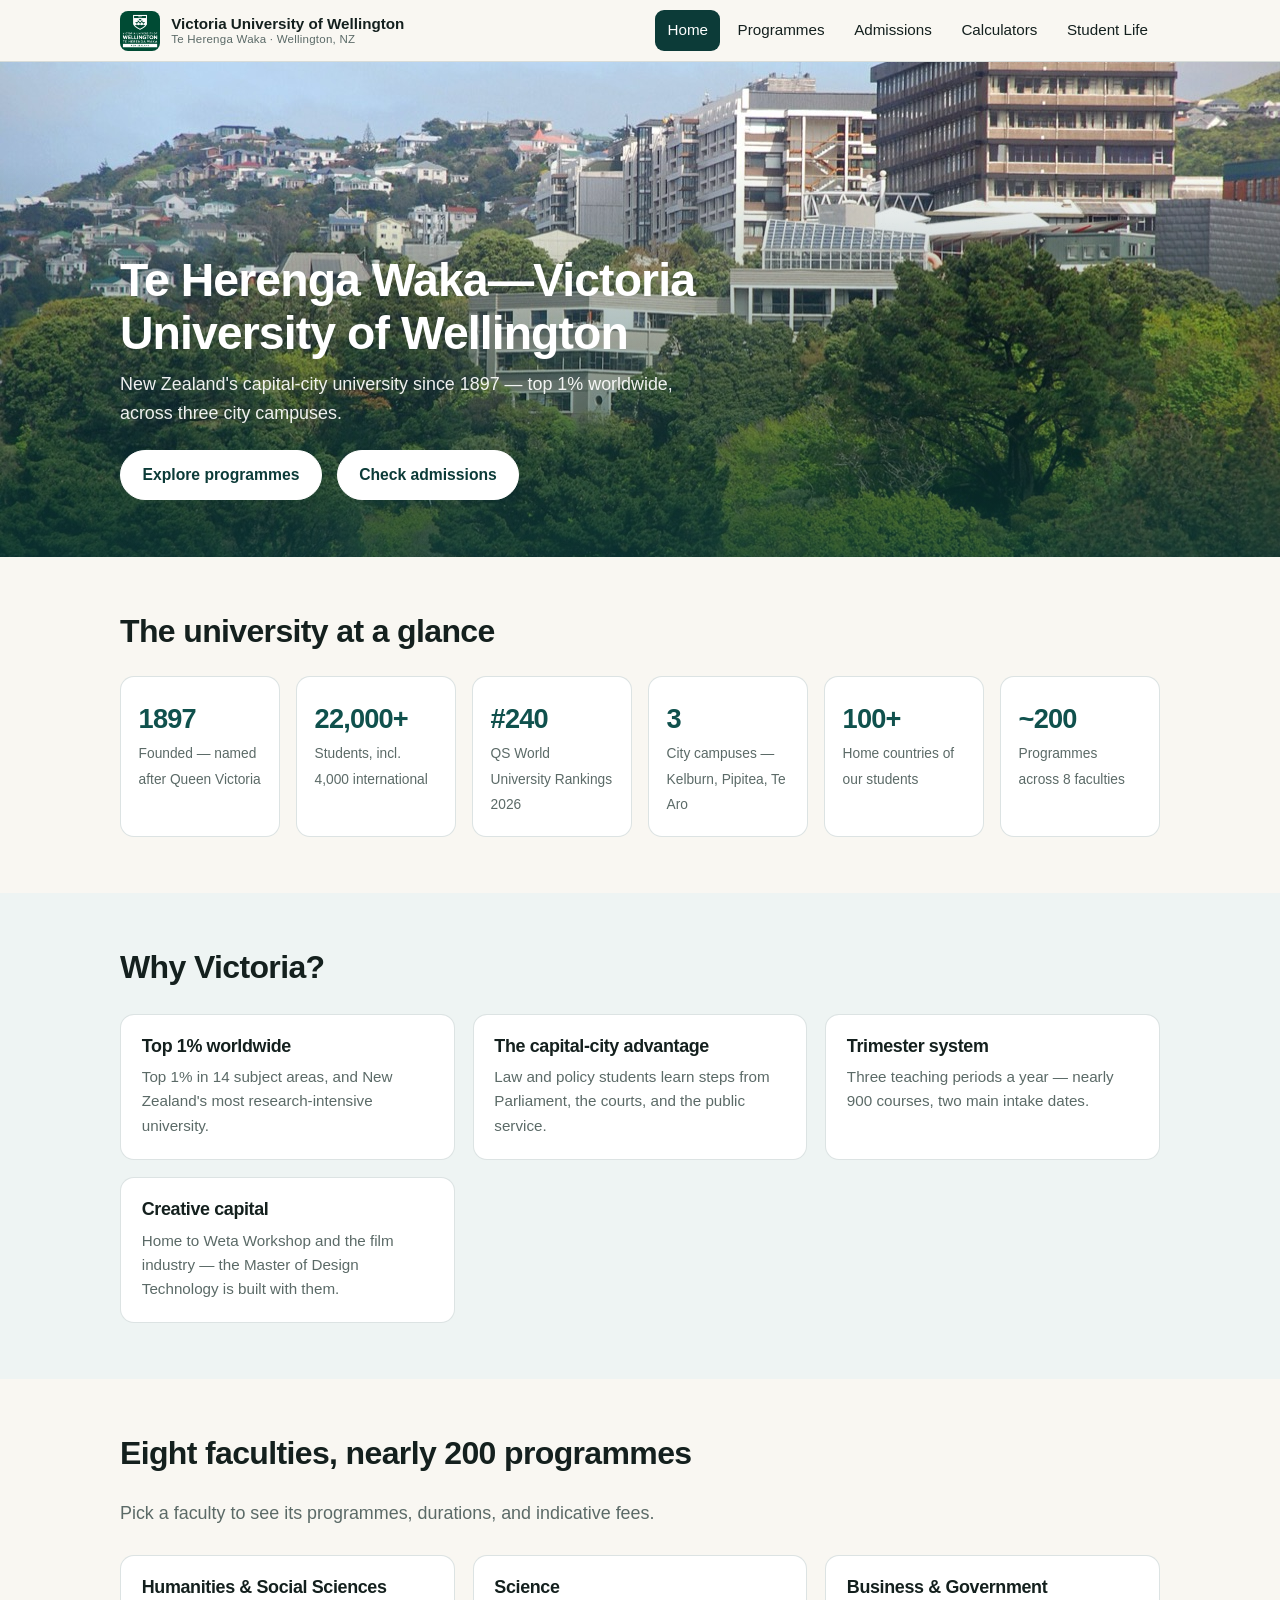
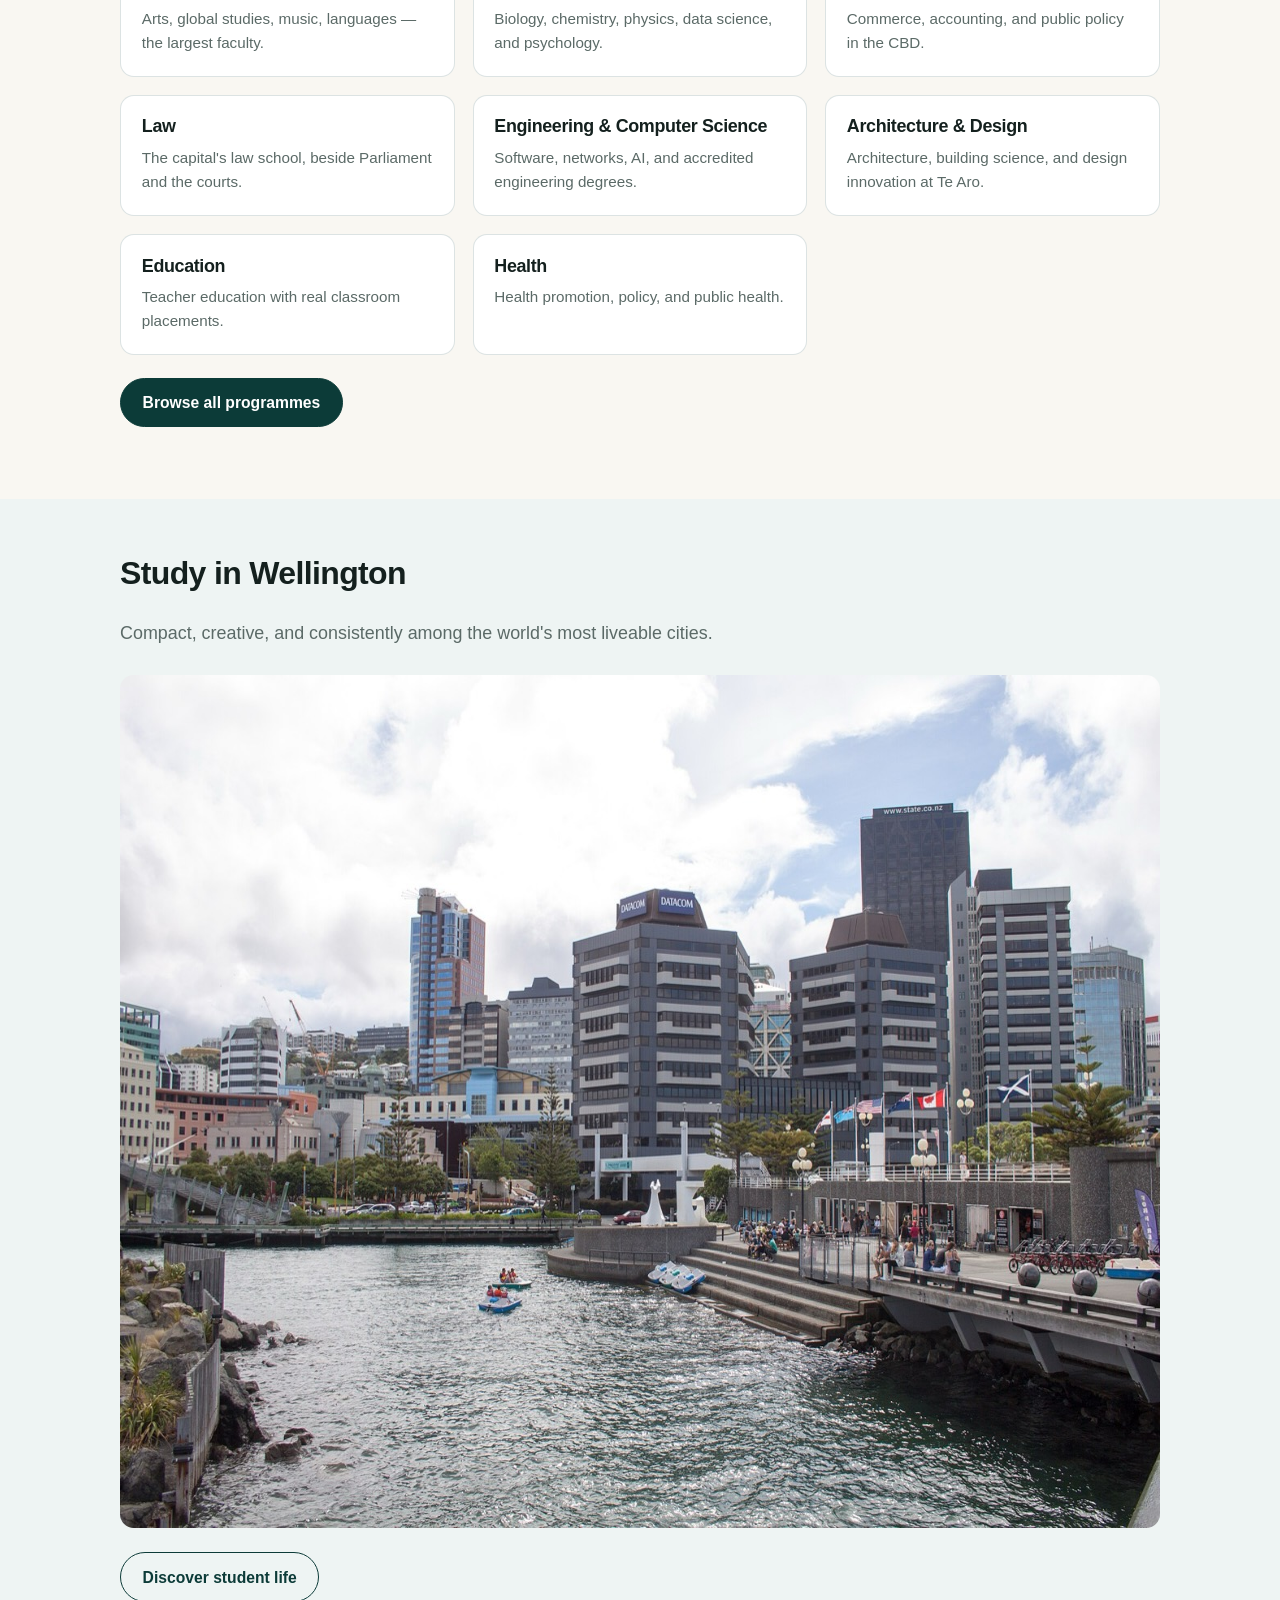
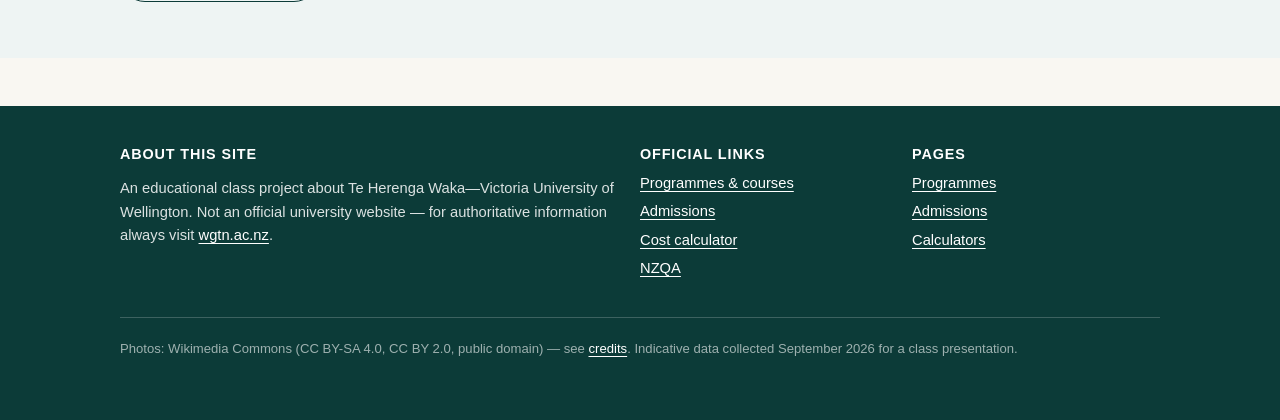
==== index.html @ d812db2c "Remove contact page, tighten copy for a 10-minute presentation - Delete contact.html and js/contact." ====
<!DOCTYPE html>
<html lang="en" class="no-js">
<head>
  <meta charset="UTF-8">
  <meta name="viewport" content="width=device-width, initial-scale=1">
  <title>Te Herenga Waka—Victoria University of Wellington | Class Project</title>
  <meta name="description" content="A class presentation site about Te Herenga Waka—Victoria University of Wellington: programmes, admissions, fees, and student life in New Zealand's capital.">
  <link rel="icon" type="image/jpeg" href="img/logo.jpg">
  <link rel="stylesheet" href="css/style.css">
</head>
<body>
  <a class="skip-link" href="#main">Skip to main content</a>

  <header class="site-header">
    <div class="header-inner">
      <a class="brand" href="index.html">
        <img src="img/logo.jpg" alt="" width="40" height="40">
        <span class="brand-name">Victoria University of Wellington<span>Te Herenga Waka · Wellington, NZ</span></span>
      </a>
      <button class="nav-toggle" aria-expanded="false" aria-controls="site-nav">
        <span class="bars" aria-hidden="true"><i></i><i></i><i></i></span> Menu
      </button>
      <nav class="site-nav" id="site-nav" aria-label="Main">
        <ul>
          <li><a href="index.html" aria-current="page">Home</a></li>
          <li><a href="programmes.html">Programmes</a></li>
          <li><a href="admissions.html">Admissions</a></li>
          <li><a href="calculators.html">Calculators</a></li>
          <li><a href="student-life.html">Student Life</a></li>
        </ul>
      </nav>
    </div>
  </header>

  <main id="main">
    <section class="hero">
      <picture class="hero-media">
        <img src="img/vuw-kelburn-view.jpg" alt="The Kelburn campus of Victoria University of Wellington on the hillside above the city." width="1280" height="877">
      </picture>
      <div class="hero-content">
        <div class="container">
          <h1>Te Herenga Waka—Victoria University of Wellington</h1>
          <p>New Zealand's capital-city university since 1897 — top 1% worldwide, across three city campuses.</p>
          <p>
            <a class="btn btn-light" href="programmes.html">Explore programmes</a>
            <a class="btn btn-light" href="admissions.html" style="margin-left:0.6rem">Check admissions</a>
          </p>
        </div>
      </div>
    </section>

    <section class="section" aria-labelledby="stats-h">
      <div class="container">
        <h2 id="stats-h" class="reveal" style="margin-top:0">The university at a glance</h2>
        <div class="stats reveal" style="margin-top:1.5rem">
          <div class="stat"><b>1897</b><span>Founded — named after Queen Victoria</span></div>
          <div class="stat"><b>22,000+</b><span>Students, incl. 4,000 international</span></div>
          <div class="stat"><b>#240</b><span>QS World University Rankings 2026</span></div>
          <div class="stat"><b>3</b><span>City campuses — Kelburn, Pipitea, Te Aro</span></div>
          <div class="stat"><b>100+</b><span>Home countries of our students</span></div>
          <div class="stat"><b>~200</b><span>Programmes across 8 faculties</span></div>
        </div>
      </div>
    </section>

    <section class="section section--tint" aria-labelledby="why-h">
      <div class="container">
        <div class="section-head">
          <h2 id="why-h" class="reveal" style="margin-top:0">Why Victoria?</h2>
        </div>
        <div class="grid">
          <article class="card reveal">
            <h3>Top 1% worldwide</h3>
            <p>Top 1% in 14 subject areas, and New Zealand's most research-intensive university.</p>
          </article>
          <article class="card reveal">
            <h3>The capital-city advantage</h3>
            <p>Law and policy students learn steps from Parliament, the courts, and the public service.</p>
          </article>
          <article class="card reveal">
            <h3>Trimester system</h3>
            <p>Three teaching periods a year — nearly 900 courses, two main intake dates.</p>
          </article>
          <article class="card reveal">
            <h3>Creative capital</h3>
            <p>Home to Weta Workshop and the film industry — the Master of Design Technology is built with them.</p>
          </article>
        </div>
      </div>
    </section>

    <section class="section" aria-labelledby="faculties-h">
      <div class="container">
        <div class="section-head">
          <h2 id="faculties-h" class="reveal" style="margin-top:0">Eight faculties, nearly 200 programmes</h2>
          <p class="lede reveal">Pick a faculty to see its programmes, durations, and indicative fees.</p>
        </div>
        <div class="grid">
          <a class="card reveal" href="programmes.html?faculty=humss" style="text-decoration:none;color:inherit">
            <h3>Humanities &amp; Social Sciences</h3><p>Arts, global studies, music, languages — the largest faculty.</p>
          </a>
          <a class="card reveal" href="programmes.html?faculty=science" style="text-decoration:none;color:inherit">
            <h3>Science</h3><p>Biology, chemistry, physics, data science, and psychology.</p>
          </a>
          <a class="card reveal" href="programmes.html?faculty=business" style="text-decoration:none;color:inherit">
            <h3>Business &amp; Government</h3><p>Commerce, accounting, and public policy in the CBD.</p>
          </a>
          <a class="card reveal" href="programmes.html?faculty=law" style="text-decoration:none;color:inherit">
            <h3>Law</h3><p>The capital's law school, beside Parliament and the courts.</p>
          </a>
          <a class="card reveal" href="programmes.html?faculty=ecs" style="text-decoration:none;color:inherit">
            <h3>Engineering &amp; Computer Science</h3><p>Software, networks, AI, and accredited engineering degrees.</p>
          </a>
          <a class="card reveal" href="programmes.html?faculty=design" style="text-decoration:none;color:inherit">
            <h3>Architecture &amp; Design</h3><p>Architecture, building science, and design innovation at Te Aro.</p>
          </a>
          <a class="card reveal" href="programmes.html?faculty=education" style="text-decoration:none;color:inherit">
            <h3>Education</h3><p>Teacher education with real classroom placements.</p>
          </a>
          <a class="card reveal" href="programmes.html?faculty=health" style="text-decoration:none;color:inherit">
            <h3>Health</h3><p>Health promotion, policy, and public health.</p>
          </a>
        </div>
        <p style="margin-top:1.4rem"><a class="btn btn-solid" href="programmes.html">Browse all programmes</a></p>
      </div>
    </section>

    <section class="section section--tint" aria-labelledby="wlg-h">
      <div class="container">
        <div class="section-head">
          <h2 id="wlg-h" class="reveal" style="margin-top:0">Study in Wellington</h2>
          <p class="lede reveal">Compact, creative, and consistently among the world's most liveable cities.</p>
        </div>
        <img class="reveal" src="img/wellington-harbour.jpg" alt="Wellington's harbour and waterfront with the city behind." style="border-radius:var(--radius);margin-bottom:1.5rem" loading="lazy" width="1280" height="853">
        <p style="margin:0"><a class="btn btn-ghost" href="student-life.html">Discover student life</a></p>
      </div>
    </section>
  </main>

  <footer class="site-footer">
    <div class="container">
      <div class="footer-grid">
        <div>
          <h3>About this site</h3>
          <p style="font-size:0.92rem">An educational class project about Te Herenga Waka—Victoria University of Wellington. Not an official university website — for authoritative information always visit <a href="https://www.wgtn.ac.nz" target="_blank" rel="noopener">wgtn.ac.nz</a>.</p>
        </div>
        <div>
          <h3>Official links</h3>
          <ul>
            <li><a href="https://www.wgtn.ac.nz/study/programmes-courses" target="_blank" rel="noopener">Programmes &amp; courses</a></li>
            <li><a href="https://www.wgtn.ac.nz/study/apply-enrol/admissions" target="_blank" rel="noopener">Admissions</a></li>
            <li><a href="https://www.wgtn.ac.nz/international/scholarships-fees/cost-calculator" target="_blank" rel="noopener">Cost calculator</a></li>
            <li><a href="https://www.nzqa.govt.nz" target="_blank" rel="noopener">NZQA</a></li>
          </ul>
        </div>
        <div>
          <h3>Pages</h3>
          <ul>
            <li><a href="programmes.html">Programmes</a></li>
            <li><a href="admissions.html">Admissions</a></li>
            <li><a href="calculators.html">Calculators</a></li>
          </ul>
        </div>
      </div>
      <p class="footer-note">Photos: Wikimedia Commons (CC BY-SA 4.0, CC BY 2.0, public domain) — see <a href="img/CREDITS.md">credits</a>. Indicative data collected September 2026 for a class presentation.</p>
    </div>
  </footer>

  <script src="js/main.js"></script>
</body>
</html>
---- css/style.css ----
/* Te Herenga Waka—Victoria University of Wellington — class project stylesheet */

:root {
  --ink: #14201e;
  --teal-900: #0c3b38;
  --teal-700: #10514d;
  --teal-600: #14635e;
  --teal-050: #eef4f3;
  --gold: #c99a2c;
  --paper: #f9f7f2;
  --card: #ffffff;
  --line: rgba(12, 59, 56, 0.14);
  --muted: #5b6a67;
  --radius: 14px;
  --radius-s: 9px;
  --shadow: 0 1px 2px rgba(12, 59, 56, 0.06), 0 8px 24px rgba(12, 59, 56, 0.08);
  --ease-out: cubic-bezier(0.23, 1, 0.32, 1);
  --ease-in-out: cubic-bezier(0.77, 0, 0.175, 1);
  --dur-fast: 140ms;
  --dur: 220ms;
  --maxw: 1080px;
}

* { box-sizing: border-box; }

html { scroll-behavior: smooth; }

body {
  margin: 0;
  font-family: -apple-system, BlinkMacSystemFont, "SF Pro Text", "Segoe UI", Roboto, Helvetica, Arial, sans-serif;
  font-size: 1rem;
  line-height: 1.6;
  color: var(--ink);
  background: var(--paper);
  -webkit-font-smoothing: antialiased;
}

img { max-width: 100%; display: block; }

h1, h2, h3 { line-height: 1.15; letter-spacing: -0.02em; font-weight: 700; }
h1 { font-size: clamp(1.9rem, 4.5vw, 2.9rem); }
h2 { font-size: clamp(1.4rem, 3vw, 2rem); }
h3 { font-size: 1.12rem; }

a { color: var(--teal-600); text-decoration-thickness: 1px; text-underline-offset: 3px; }
a:hover { color: var(--teal-900); }

:focus-visible {
  outline: 3px solid var(--gold);
  outline-offset: 2px;
  border-radius: 4px;
}

/* Skip link */
.skip-link {
  position: absolute;
  left: 1rem;
  top: -100px;
  z-index: 100;
  background: var(--teal-900);
  color: #fff;
  padding: 0.6rem 1rem;
  border-radius: var(--radius-s);
  text-decoration: none;
  transition: top var(--dur) var(--ease-out);
}
.skip-link:focus { top: 0.75rem; color: #fff; }

/* Layout */
.container { max-width: var(--maxw); margin: 0 auto; padding: 0 1.25rem; }
.section { padding: 3.5rem 0; }
.section--tint { background: var(--teal-050); }
.section-head { max-width: 42rem; margin-bottom: 1.75rem; }
.lede { font-size: 1.12rem; color: var(--muted); max-width: 44rem; }

/* Header */
.site-header {
  position: sticky;
  top: 0;
  z-index: 50;
  background: rgba(249, 247, 242, 0.92);
  backdrop-filter: blur(10px);
  border-bottom: 1px solid var(--line);
}
.header-inner {
  display: flex;
  align-items: center;
  justify-content: space-between;
  gap: 1rem;
  padding: 0.65rem 1.25rem;
  max-width: var(--maxw);
  margin: 0 auto;
}
.brand { display: flex; align-items: center; gap: 0.7rem; text-decoration: none; color: var(--ink); }
.brand img { width: 40px; height: 40px; border-radius: 8px; }
.brand-name { font-weight: 700; font-size: 0.95rem; line-height: 1.2; }
.brand-name span { display: block; font-weight: 500; font-size: 0.72rem; color: var(--muted); letter-spacing: 0.02em; }

.nav-toggle {
  display: none;
  align-items: center;
  gap: 0.45rem;
  font: inherit;
  font-weight: 600;
  color: var(--ink);
  background: none;
  border: 1px solid var(--line);
  border-radius: var(--radius-s);
  padding: 0.5rem 0.85rem;
  cursor: pointer;
}
.nav-toggle .bars { display: inline-flex; flex-direction: column; gap: 4px; }
.nav-toggle .bars i { width: 18px; height: 2px; background: currentColor; border-radius: 2px; display: block; }

.site-nav ul { display: flex; gap: 0.35rem; list-style: none; margin: 0; padding: 0; }
.site-nav a {
  display: block;
  padding: 0.5rem 0.75rem;
  border-radius: var(--radius-s);
  text-decoration: none;
  color: var(--ink);
  font-weight: 500;
  font-size: 0.95rem;
}
.site-nav a:hover { background: var(--teal-050); color: var(--teal-900); }
.site-nav a[aria-current="page"] {
  background: var(--teal-900);
  color: #fff;
}

/* Hero */
.hero { position: relative; overflow: hidden; }
.hero-media { margin: 0; }
.hero-media img { width: 100%; height: clamp(300px, 55vh, 520px); object-fit: cover; }
.hero::after {
  content: "";
  position: absolute;
  inset: 0;
  background: linear-gradient(180deg, rgba(12, 59, 56, 0) 20%, rgba(12, 59, 56, 0.78) 100%);
}
.hero-content {
  position: absolute;
  inset: auto 0 0 0;
  z-index: 1;
  color: #fff;
}
.hero-content .container { padding-bottom: 2.2rem; }
.hero h1 { color: #fff; margin: 0 0 0.6rem; text-wrap: balance; }
.hero p { color: rgba(255, 255, 255, 0.92); font-size: 1.12rem; max-width: 38rem; margin: 0 0 1.4rem; }

/* Buttons */
.btn {
  display: inline-block;
  padding: 0.7rem 1.35rem;
  border-radius: 999px;
  font-weight: 600;
  font-size: 0.98rem;
  text-decoration: none;
  border: 1px solid var(--teal-900);
  transition: background-color var(--dur-fast) ease, color var(--dur-fast) ease, transform var(--dur-fast) ease;
}
.btn-solid { background: var(--teal-900); color: #fff; }
.btn-solid:hover { background: var(--teal-700); color: #fff; }
.btn-ghost { background: transparent; color: var(--teal-900); }
.btn-ghost:hover { background: var(--teal-900); color: #fff; }
.btn-light { background: #fff; color: var(--teal-900); border-color: #fff; }
.btn-light:hover { background: var(--gold); border-color: var(--gold); color: var(--ink); }

@media (hover: hover) and (pointer: fine) {
  .btn:hover { transform: translateY(-1px); }
  .btn:active { transform: translateY(0) scale(0.98); }
}
@media (hover: none) {
  .btn:active { transform: scale(0.98); }
}

/* Stats */
.stats { display: grid; grid-template-columns: repeat(auto-fit, minmax(150px, 1fr)); gap: 1rem; }
.stat {
  background: var(--card);
  border: 1px solid var(--line);
  border-radius: var(--radius);
  padding: 1.2rem 1.1rem;
}
.stat b { display: block; font-size: 1.7rem; letter-spacing: -0.03em; color: var(--teal-700); }
.stat span { font-size: 0.86rem; color: var(--muted); }

/* Cards */
.grid { display: grid; gap: 1.1rem; grid-template-columns: repeat(auto-fill, minmax(280px, 1fr)); }
.card {
  background: var(--card);
  border: 1px solid var(--line);
  border-radius: var(--radius);
  padding: 1.3rem;
  display: flex;
  flex-direction: column;
  gap: 0.55rem;
}
.card h3 { margin: 0; }
.card p { margin: 0; color: var(--muted); font-size: 0.95rem; flex: 1; }
.card .tags { display: flex; flex-wrap: wrap; gap: 0.4rem; }

.chip {
  display: inline-block;
  font-size: 0.76rem;
  font-weight: 600;
  padding: 0.18rem 0.6rem;
  border-radius: 999px;
  background: var(--teal-050);
  color: var(--teal-700);
}
.chip--gold { background: #f7efd9; color: #7a5c00; }

/* Photo cards */
.photo-card { padding: 0; overflow: hidden; }
.photo-card img { width: 100%; height: 200px; object-fit: cover; }
.photo-card .card-body { padding: 1.1rem 1.3rem 1.3rem; }

/* Filters + forms */
.filter-bar {
  display: flex;
  flex-wrap: wrap;
  gap: 0.8rem;
  align-items: flex-end;
  background: var(--card);
  border: 1px solid var(--line);
  border-radius: var(--radius);
  padding: 1rem 1.1rem;
  margin-bottom: 1.5rem;
}
.field { display: flex; flex-direction: column; gap: 0.3rem; flex: 1; min-width: 160px; }
.field label { font-size: 0.82rem; font-weight: 600; color: var(--teal-900); }
.field input, .field select, .field textarea {
  font: inherit;
  padding: 0.55rem 0.7rem;
  border: 1px solid var(--line);
  border-radius: var(--radius-s);
  background: #fff;
  color: var(--ink);
}
.field input:focus-visible, .field select:focus-visible, .field textarea:focus-visible {
  outline: 3px solid var(--gold);
  outline-offset: 1px;
  border-color: var(--teal-600);
}
.field .hint { font-size: 0.78rem; color: var(--muted); }
.field input[aria-invalid="true"], .field textarea[aria-invalid="true"] { border-color: #b3261e; }

.filter-chips { display: flex; flex-wrap: wrap; gap: 0.5rem; }
.filter-chip {
  font: inherit;
  font-size: 0.88rem;
  font-weight: 600;
  padding: 0.45rem 0.95rem;
  border-radius: 999px;
  border: 1px solid var(--line);
  background: var(--card);
  color: var(--ink);
  cursor: pointer;
  transition: background-color var(--dur-fast) ease, color var(--dur-fast) ease, border-color var(--dur-fast) ease;
}
.filter-chip:hover { border-color: var(--teal-600); }
.filter-chip[aria-pressed="true"] { background: var(--teal-900); border-color: var(--teal-900); color: #fff; }

/* Results + live region */
.result-count { font-size: 0.92rem; color: var(--muted); margin: 0 0 1rem; }
.result-count b { color: var(--teal-900); }
.empty-state { padding: 2rem; text-align: center; color: var(--muted); border: 1px dashed var(--line); border-radius: var(--radius); }

/* Panels (checker results) */
.panel {
  background: var(--card);
  border: 1px solid var(--line);
  border-left: 5px solid var(--teal-600);
  border-radius: var(--radius);
  padding: 1.2rem 1.4rem;
  margin-top: 1.2rem;
}
.panel--ok { border-left-color: #1b7d3f; background: #f2faf5; }
.panel--no { border-left-color: #b3261e; background: #fdf4f3; }
.panel h3 { margin: 0 0 0.5rem; }
.panel ul { margin: 0.4rem 0 0; padding-left: 1.2rem; }
.panel li { margin: 0.25rem 0; }

/* Tables */
.table-wrap { overflow-x: auto; border: 1px solid var(--line); border-radius: var(--radius); background: var(--card); }
table { border-collapse: collapse; width: 100%; font-size: 0.95rem; }
th, td { text-align: left; padding: 0.7rem 1rem; border-bottom: 1px solid var(--line); }
thead th { background: var(--teal-050); color: var(--teal-900); font-size: 0.85rem; text-transform: uppercase; letter-spacing: 0.04em; }
tbody tr:last-child td { border-bottom: 0; }

/* Calculator output */
.calc-out {
  font-size: 1.05rem;
  background: var(--teal-050);
  border-radius: var(--radius);
  padding: 1rem 1.2rem;
  margin-top: 1rem;
}
.calc-out b { font-size: 1.45rem; letter-spacing: -0.02em; color: var(--teal-900); }
.calc-out dl { display: grid; grid-template-columns: auto 1fr; gap: 0.25rem 1.2rem; margin: 0.6rem 0 0; font-size: 0.95rem; }
.calc-out dt { font-weight: 600; color: var(--muted); }
.calc-out dd { margin: 0; }

/* Contact form */
.form-card {
  background: var(--card);
  border: 1px solid var(--line);
  border-radius: var(--radius);
  padding: 1.6rem;
  max-width: 34rem;
}
.form-card .field { margin-bottom: 1rem; }
.form-error { color: #b3261e; font-size: 0.82rem; margin: 0.25rem 0 0; }
.form-success {
  background: #f2faf5;
  border: 1px solid #1b7d3f;
  border-radius: var(--radius);
  padding: 1.1rem 1.3rem;
  margin-top: 1rem;
}

/* Footer */
.site-footer { background: var(--teal-900); color: rgba(255, 255, 255, 0.85); padding: 2.5rem 0 3rem; margin-top: 3rem; }
.site-footer a { color: #fff; }
.footer-grid { display: grid; gap: 1.5rem; grid-template-columns: 2fr 1fr 1fr; }
.site-footer h3 { color: #fff; font-size: 0.9rem; text-transform: uppercase; letter-spacing: 0.06em; margin: 0 0 0.6rem; }
.site-footer ul { list-style: none; margin: 0; padding: 0; font-size: 0.92rem; }
.site-footer li { margin: 0.3rem 0; }
.footer-note { border-top: 1px solid rgba(255, 255, 255, 0.2); margin-top: 2rem; padding-top: 1.2rem; font-size: 0.82rem; color: rgba(255, 255, 255, 0.6); }

/* Entrance animations — transform/opacity only, reduced-motion aware */
.reveal { opacity: 0; transform: translateY(14px); }
.reveal.is-in {
  opacity: 1;
  transform: none;
  transition: opacity var(--dur) var(--ease-out), transform var(--dur) var(--ease-out);
}
.no-js .reveal { opacity: 1; transform: none; }

@media (prefers-reduced-motion: reduce) {
  html { scroll-behavior: auto; }
  .reveal { opacity: 1; transform: none; transition: opacity 0.2s ease; }
  .reveal.is-in { transform: none; }
  .btn, .filter-chip { transition: none; }
}

/* Contact layout */
.contact-cols { display: grid; gap: 2rem; grid-template-columns: minmax(0, 2fr) minmax(220px, 1fr); align-items: start; }
.form-success:focus { outline: none; }

/* Mobile */
@media (max-width: 780px) {
  .contact-cols { grid-template-columns: 1fr; }
  .nav-toggle { display: inline-flex; }
  .site-nav {
    position: absolute;
    top: 100%;
    left: 0;
    right: 0;
    background: var(--paper);
    border-bottom: 1px solid var(--line);
    padding: 0.5rem 1.25rem 1rem;
    display: none;
  }
  .site-nav.open { display: block; }
  .site-nav ul { flex-direction: column; gap: 0.15rem; }
  .site-nav a { padding: 0.75rem 0.9rem; font-size: 1rem; }
  .footer-grid { grid-template-columns: 1fr; }
  .section { padding: 2.5rem 0; }
  .filter-bar { flex-direction: column; align-items: stretch; }
  .field { min-width: 0; }
}
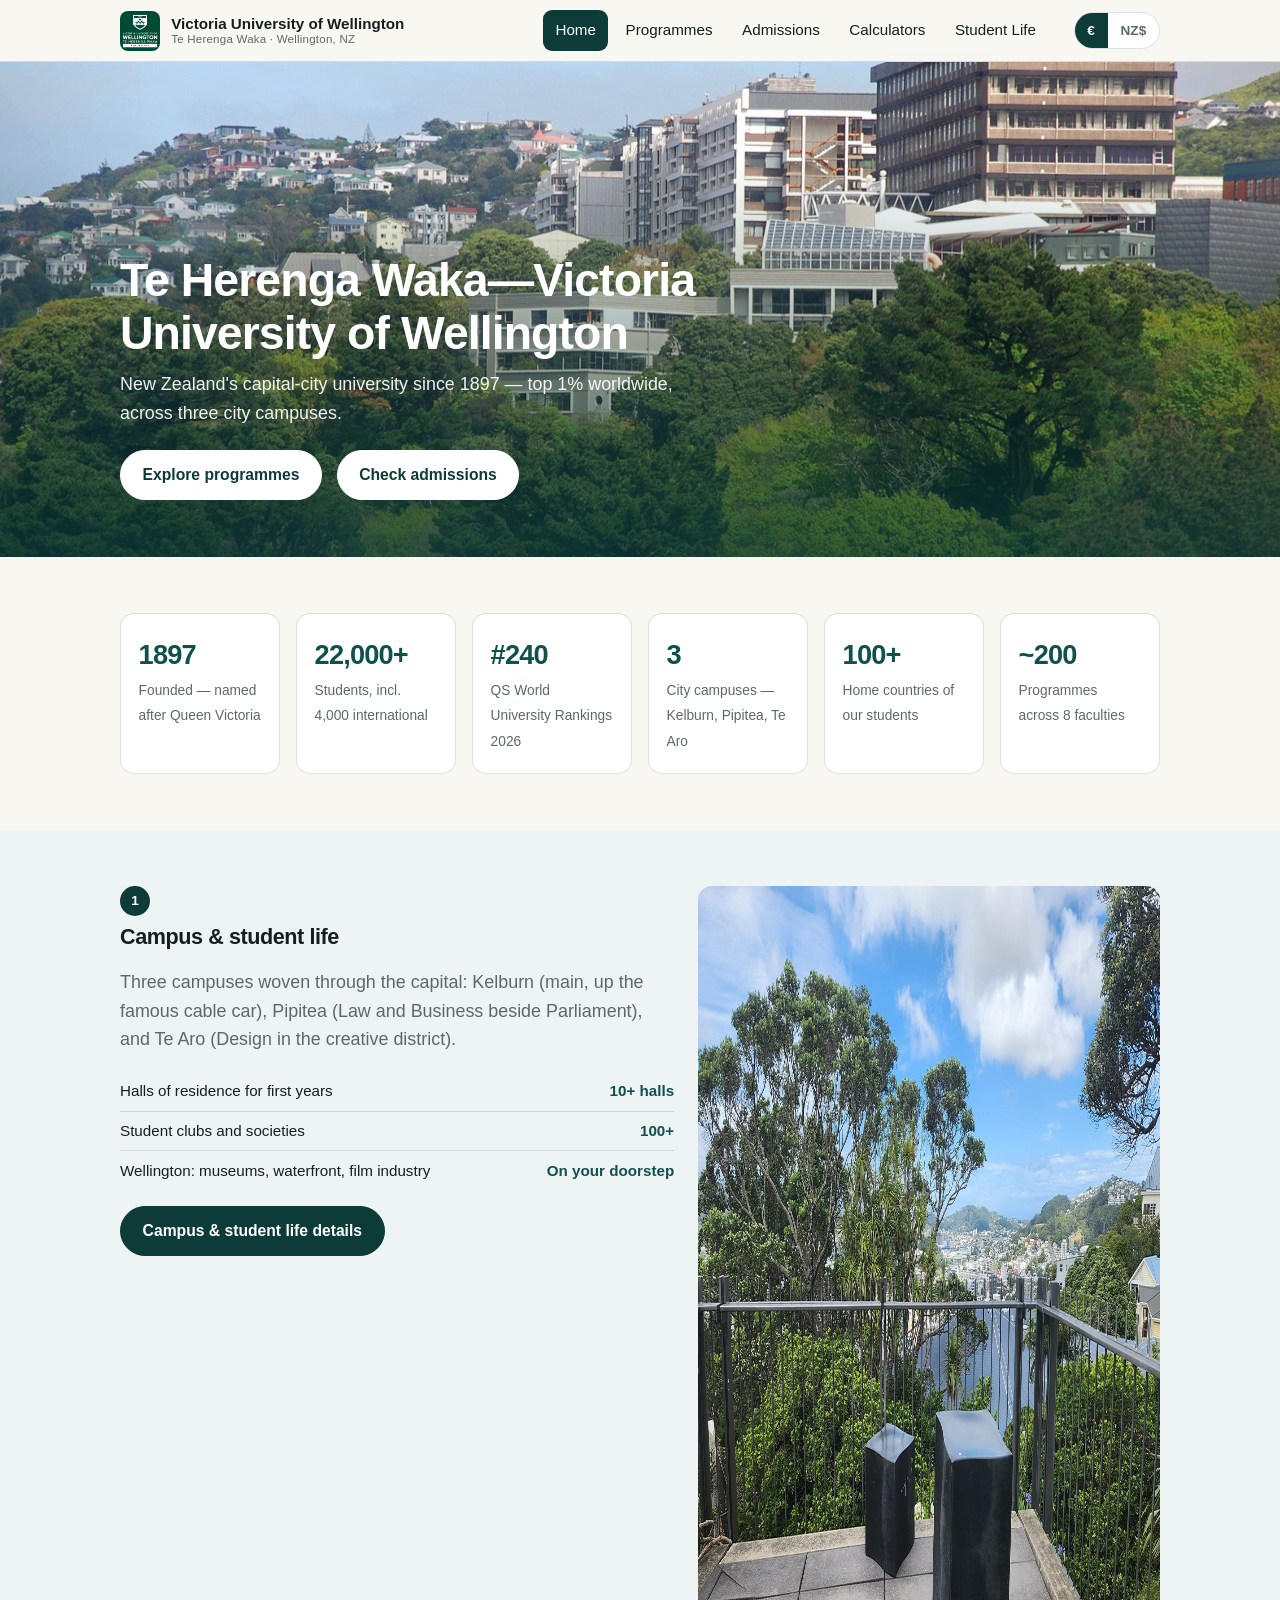
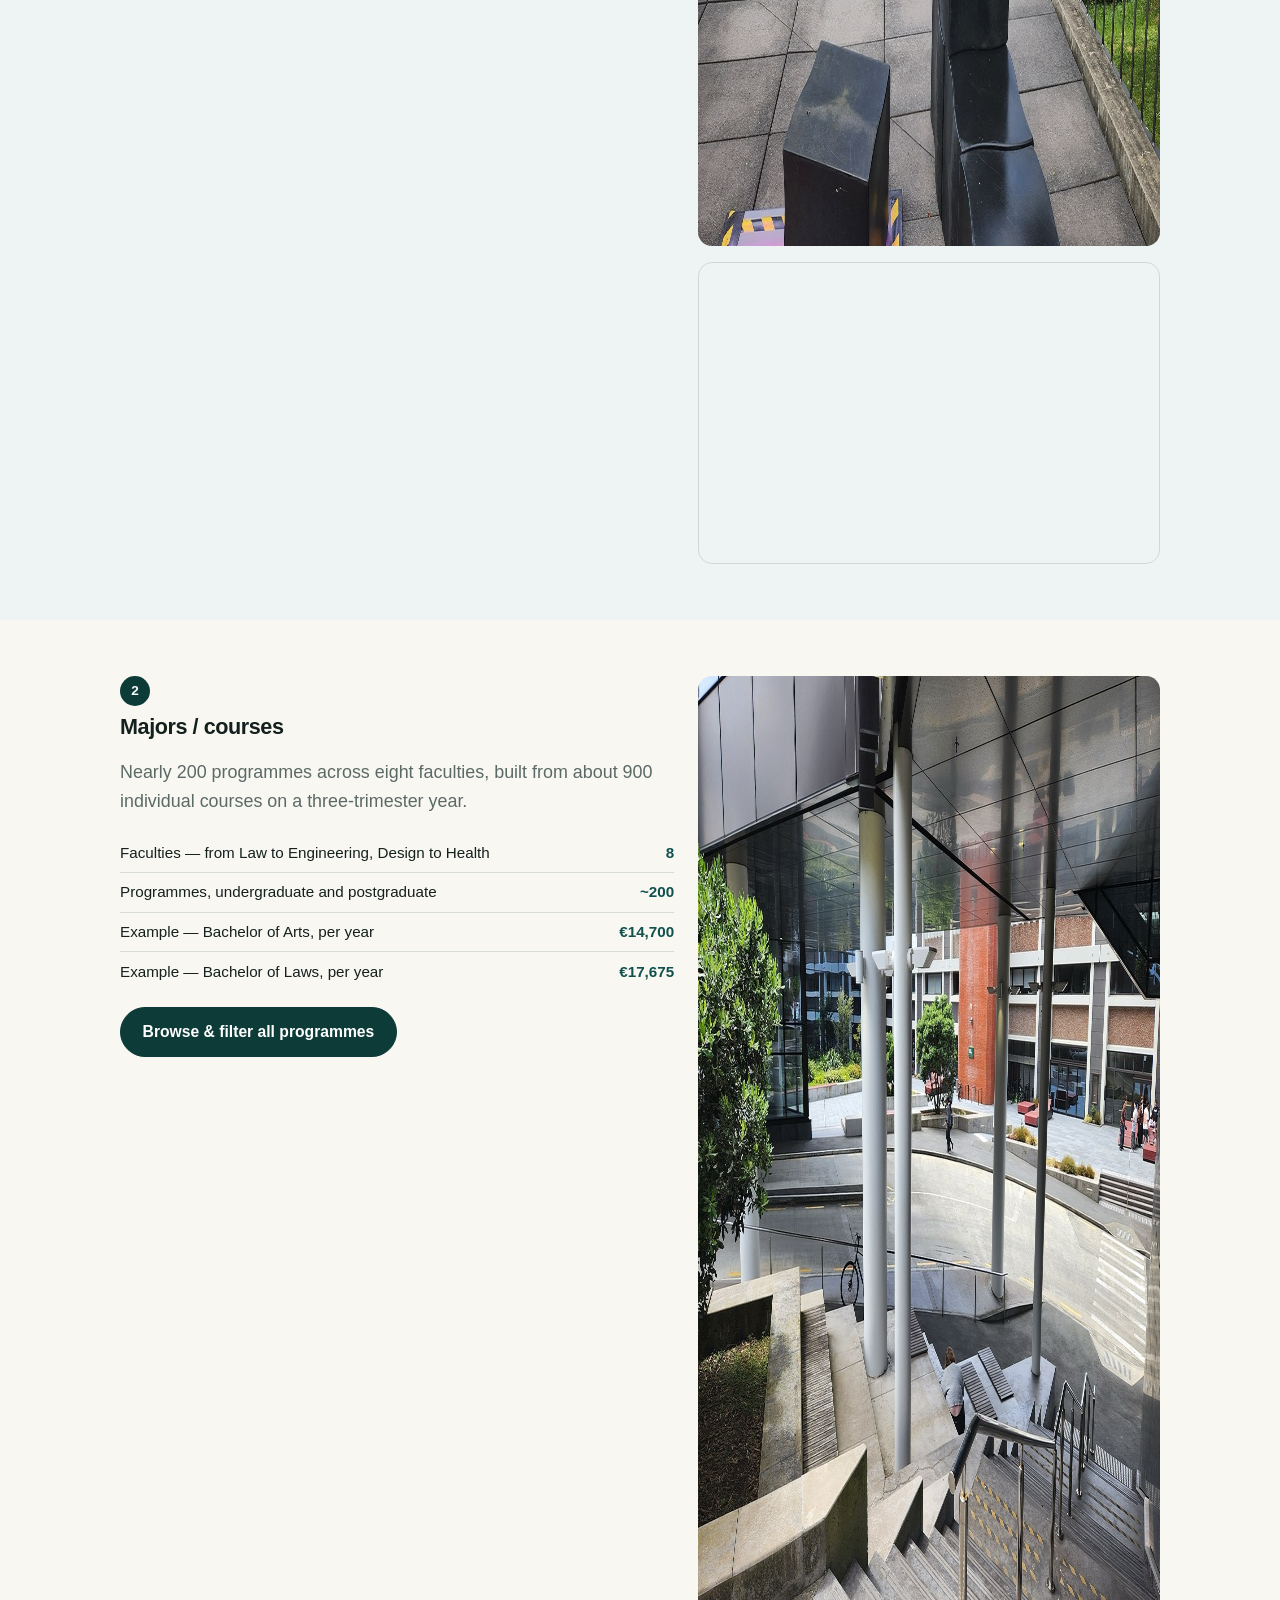
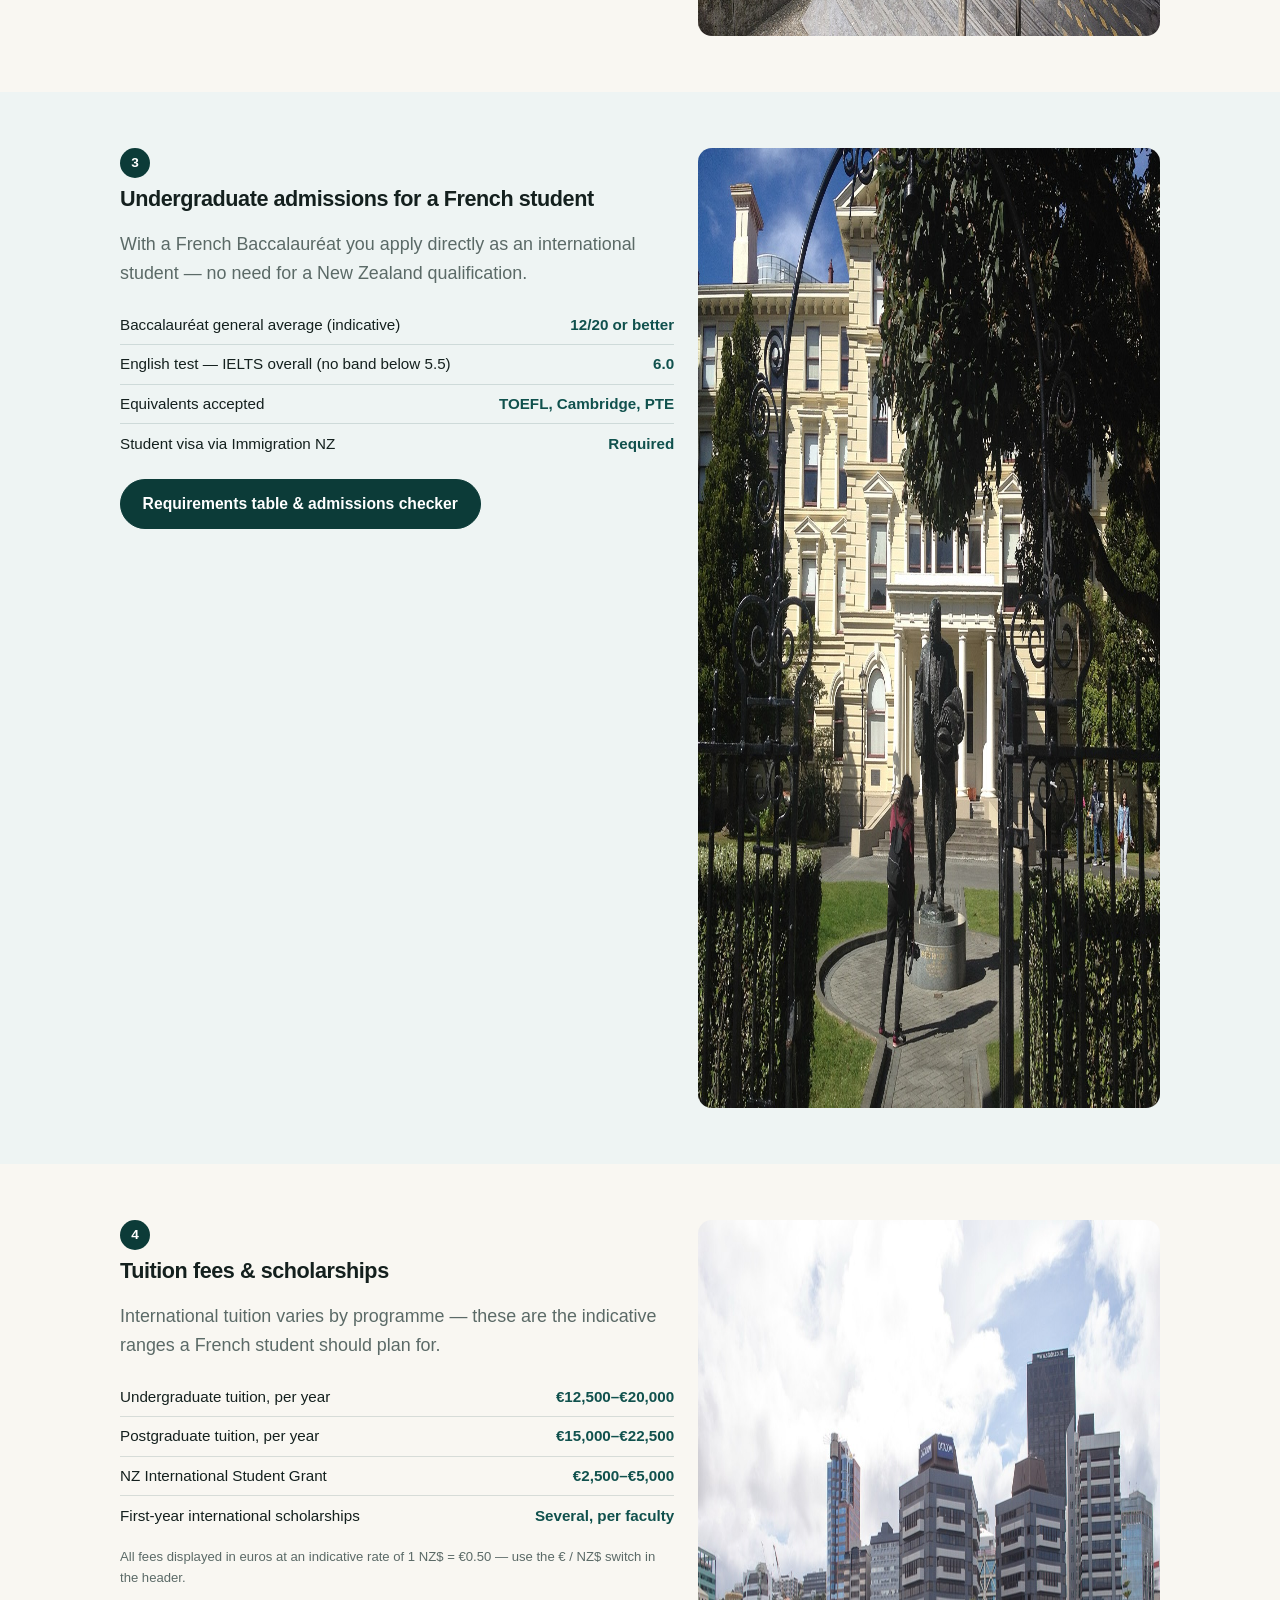
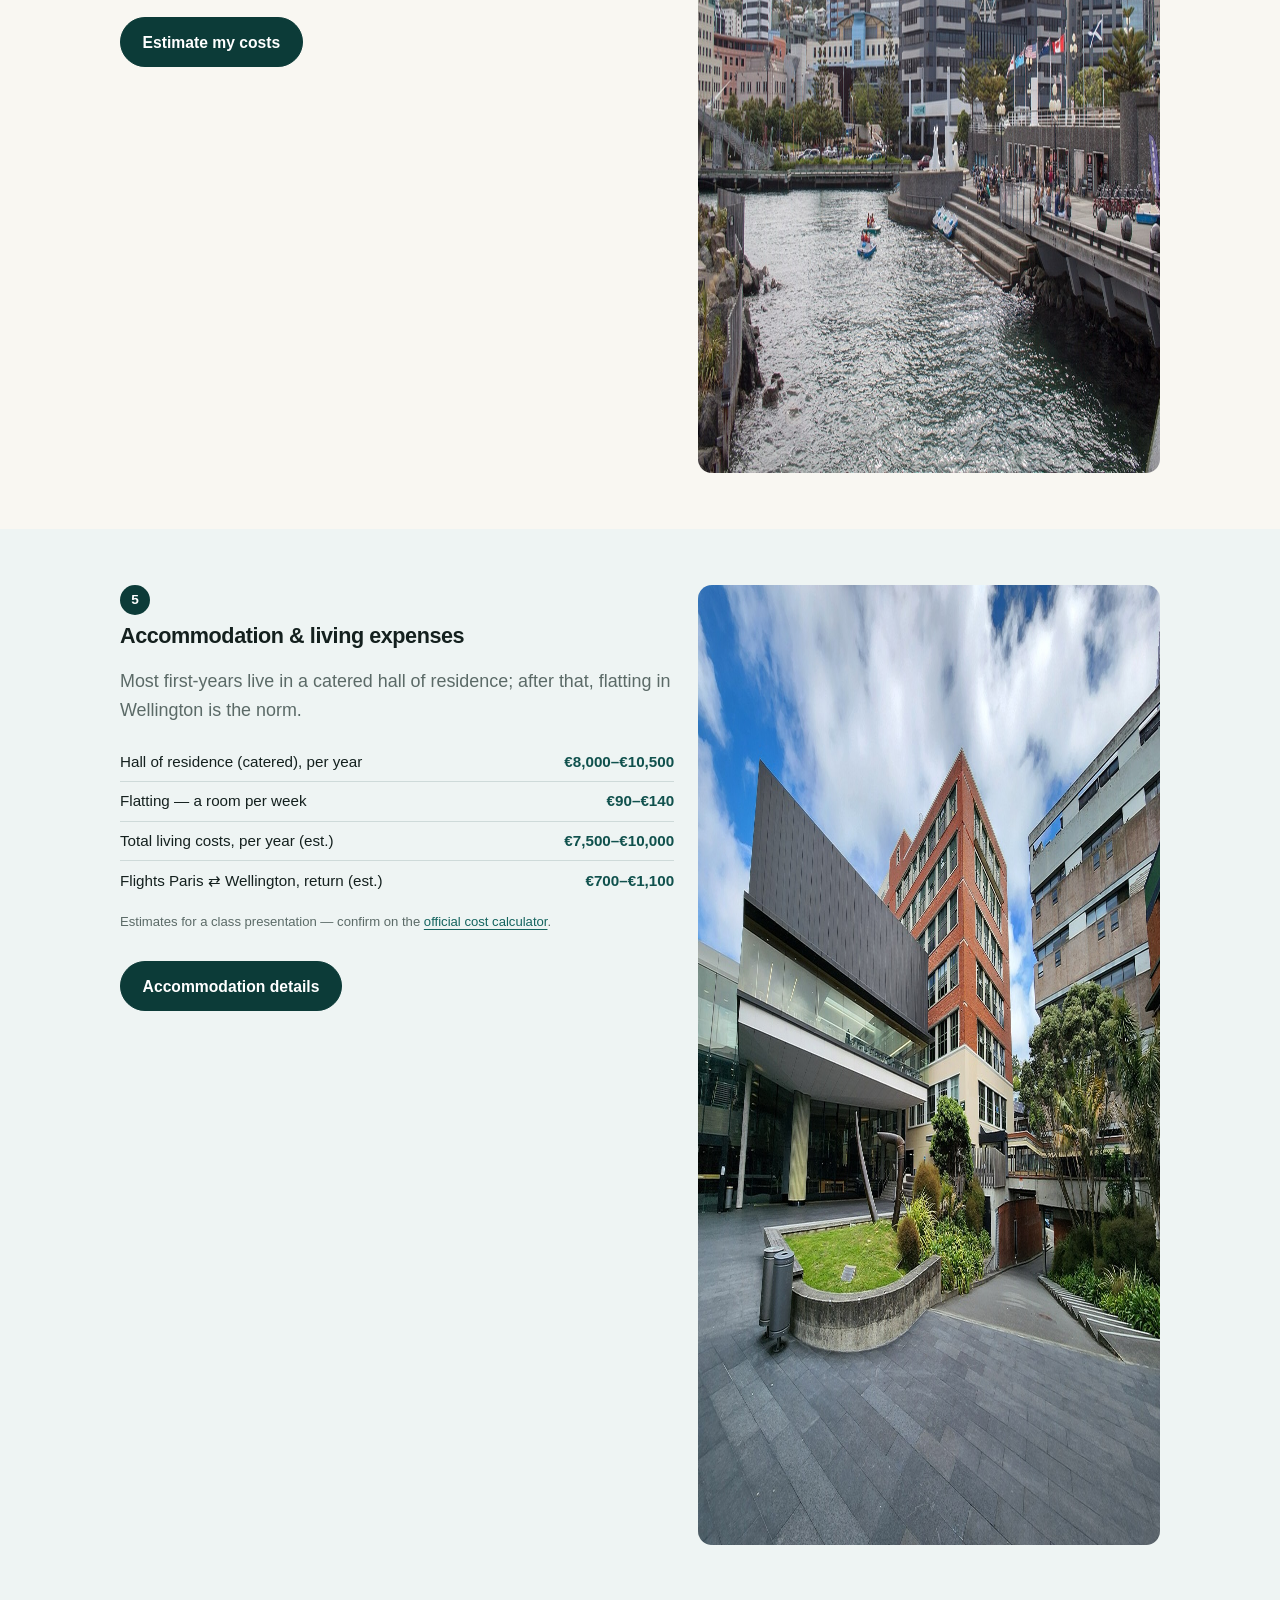
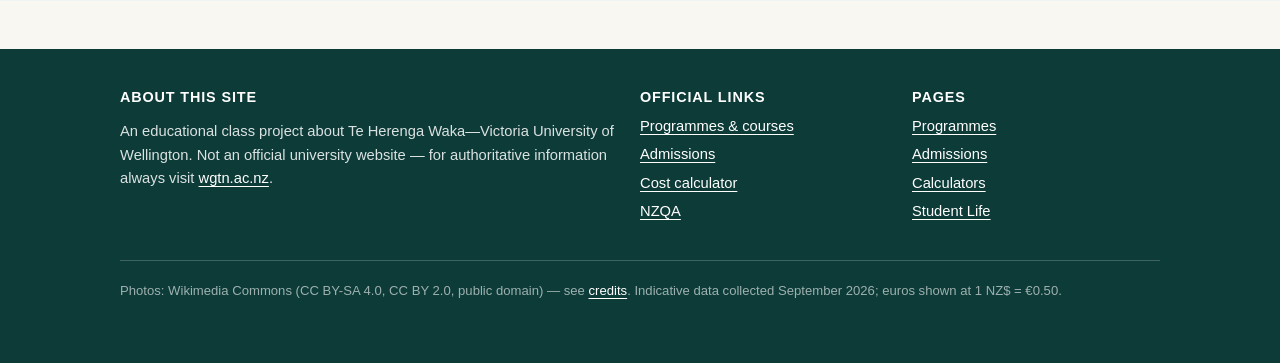
==== commit 471c573e: "Euro-first pricing with NZD toggle, homepage restructured in 5 sections, Google Maps - js/currency.j" ====
--- a/index.html
+++ b/index.html
@@ -4,7 +4,7 @@
   <meta charset="UTF-8">
   <meta name="viewport" content="width=device-width, initial-scale=1">
   <title>Te Herenga Waka—Victoria University of Wellington | Class Project</title>
-  <meta name="description" content="A class presentation site about Te Herenga Waka—Victoria University of Wellington: programmes, admissions, fees, and student life in New Zealand's capital.">
+  <meta name="description" content="A class presentation site about Te Herenga Waka—Victoria University of Wellington: campuses, programmes, admissions for French students, fees, and living costs.">
   <link rel="icon" type="image/jpeg" href="img/logo.jpg">
   <link rel="stylesheet" href="css/style.css">
 </head>
@@ -29,6 +29,10 @@
           <li><a href="student-life.html">Student Life</a></li>
         </ul>
       </nav>
+      <div class="currency-switch" role="group" aria-label="Currency">
+        <button type="button" data-cur="eur" aria-pressed="true">€</button>
+        <button type="button" data-cur="nzd" aria-pressed="false">NZ$</button>
+      </div>
     </div>
   </header>
 
@@ -51,8 +55,7 @@
 
     <section class="section" aria-labelledby="stats-h">
       <div class="container">
-        <h2 id="stats-h" class="reveal" style="margin-top:0">The university at a glance</h2>
-        <div class="stats reveal" style="margin-top:1.5rem">
+        <div class="stats reveal">
           <div class="stat"><b>1897</b><span>Founded — named after Queen Victoria</span></div>
           <div class="stat"><b>22,000+</b><span>Students, incl. 4,000 international</span></div>
           <div class="stat"><b>#240</b><span>QS World University Rankings 2026</span></div>
@@ -63,76 +66,107 @@
       </div>
     </section>
 
-    <section class="section section--tint" aria-labelledby="why-h">
-      <div class="container">
-        <div class="section-head">
-          <h2 id="why-h" class="reveal" style="margin-top:0">Why Victoria?</h2>
-        </div>
-        <div class="grid">
-          <article class="card reveal">
-            <h3>Top 1% worldwide</h3>
-            <p>Top 1% in 14 subject areas, and New Zealand's most research-intensive university.</p>
-          </article>
-          <article class="card reveal">
-            <h3>The capital-city advantage</h3>
-            <p>Law and policy students learn steps from Parliament, the courts, and the public service.</p>
-          </article>
-          <article class="card reveal">
-            <h3>Trimester system</h3>
-            <p>Three teaching periods a year — nearly 900 courses, two main intake dates.</p>
-          </article>
-          <article class="card reveal">
-            <h3>Creative capital</h3>
-            <p>Home to Weta Workshop and the film industry — the Master of Design Technology is built with them.</p>
-          </article>
-        </div>
-      </div>
-    </section>
-
-    <section class="section" aria-labelledby="faculties-h">
-      <div class="container">
-        <div class="section-head">
-          <h2 id="faculties-h" class="reveal" style="margin-top:0">Eight faculties, nearly 200 programmes</h2>
-          <p class="lede reveal">Pick a faculty to see its programmes, durations, and indicative fees.</p>
-        </div>
-        <div class="grid">
-          <a class="card reveal" href="programmes.html?faculty=humss" style="text-decoration:none;color:inherit">
-            <h3>Humanities &amp; Social Sciences</h3><p>Arts, global studies, music, languages — the largest faculty.</p>
-          </a>
-          <a class="card reveal" href="programmes.html?faculty=science" style="text-decoration:none;color:inherit">
-            <h3>Science</h3><p>Biology, chemistry, physics, data science, and psychology.</p>
-          </a>
-          <a class="card reveal" href="programmes.html?faculty=business" style="text-decoration:none;color:inherit">
-            <h3>Business &amp; Government</h3><p>Commerce, accounting, and public policy in the CBD.</p>
-          </a>
-          <a class="card reveal" href="programmes.html?faculty=law" style="text-decoration:none;color:inherit">
-            <h3>Law</h3><p>The capital's law school, beside Parliament and the courts.</p>
-          </a>
-          <a class="card reveal" href="programmes.html?faculty=ecs" style="text-decoration:none;color:inherit">
-            <h3>Engineering &amp; Computer Science</h3><p>Software, networks, AI, and accredited engineering degrees.</p>
-          </a>
-          <a class="card reveal" href="programmes.html?faculty=design" style="text-decoration:none;color:inherit">
-            <h3>Architecture &amp; Design</h3><p>Architecture, building science, and design innovation at Te Aro.</p>
-          </a>
-          <a class="card reveal" href="programmes.html?faculty=education" style="text-decoration:none;color:inherit">
-            <h3>Education</h3><p>Teacher education with real classroom placements.</p>
-          </a>
-          <a class="card reveal" href="programmes.html?faculty=health" style="text-decoration:none;color:inherit">
-            <h3>Health</h3><p>Health promotion, policy, and public health.</p>
-          </a>
-        </div>
-        <p style="margin-top:1.4rem"><a class="btn btn-solid" href="programmes.html">Browse all programmes</a></p>
-      </div>
-    </section>
-
-    <section class="section section--tint" aria-labelledby="wlg-h">
-      <div class="container">
-        <div class="section-head">
-          <h2 id="wlg-h" class="reveal" style="margin-top:0">Study in Wellington</h2>
-          <p class="lede reveal">Compact, creative, and consistently among the world's most liveable cities.</p>
-        </div>
-        <img class="reveal" src="img/wellington-harbour.jpg" alt="Wellington's harbour and waterfront with the city behind." style="border-radius:var(--radius);margin-bottom:1.5rem" loading="lazy" width="1280" height="853">
-        <p style="margin:0"><a class="btn btn-ghost" href="student-life.html">Discover student life</a></p>
+    <section class="section section--tint" id="campus" aria-labelledby="campus-h">
+      <div class="container topic">
+        <div class="topic-main">
+          <span class="topic-num" aria-hidden="true">1</span>
+          <h2 id="campus-h">Campus &amp; student life</h2>
+          <p class="lede">Three campuses woven through the capital: Kelburn (main, up the famous cable car), Pipitea (Law and Business beside Parliament), and Te Aro (Design in the creative district).</p>
+          <ul class="topic-facts">
+            <li><span>Halls of residence for first years</span><span class="val">10+ halls</span></li>
+            <li><span>Student clubs and societies</span><span class="val">100+</span></li>
+            <li><span>Wellington: museums, waterfront, film industry</span><span class="val">On your doorstep</span></li>
+          </ul>
+          <a class="btn btn-solid topic-link" href="student-life.html">Campus &amp; student life details</a>
+        </div>
+        <div class="topic-aside">
+          <img src="img/kelburn-campus-01.jpg" alt="The Kelburn campus buildings and surrounding greenery." loading="lazy" width="1280" height="960">
+          <div class="map-wrap">
+            <iframe src="https://www.google.com/maps?q=Te+Herenga+Waka+Victoria+University+of+Wellington,+Kelburn+Parade,+Wellington&output=embed" title="Map: Victoria University of Wellington, Kelburn campus" loading="lazy" referrerpolicy="no-referrer-when-downgrade"></iframe>
+          </div>
+        </div>
+      </div>
+    </section>
+
+    <section class="section" id="majors" aria-labelledby="majors-h">
+      <div class="container topic">
+        <div class="topic-main">
+          <span class="topic-num" aria-hidden="true">2</span>
+          <h2 id="majors-h">Majors / courses</h2>
+          <p class="lede">Nearly 200 programmes across eight faculties, built from about 900 individual courses on a three-trimester year.</p>
+          <ul class="topic-facts">
+            <li><span>Faculties — from Law to Engineering, Design to Health</span><span class="val">8</span></li>
+            <li><span>Programmes, undergraduate and postgraduate</span><span class="val">~200</span></li>
+            <li><span>Example — Bachelor of Arts, per year</span><span class="val" data-nzd="29400"></span></li>
+            <li><span>Example — Bachelor of Laws, per year</span><span class="val" data-nzd="35350"></span></li>
+          </ul>
+          <a class="btn btn-solid topic-link" href="programmes.html">Browse &amp; filter all programmes</a>
+        </div>
+        <div class="topic-aside">
+          <img src="img/kelburn-campus-13.jpg" alt="Students walking through the Kelburn campus." loading="lazy" width="1280" height="960">
+        </div>
+      </div>
+    </section>
+
+    <section class="section section--tint" id="admissions" aria-labelledby="adm-h">
+      <div class="container topic">
+        <div class="topic-main">
+          <span class="topic-num" aria-hidden="true">3</span>
+          <h2 id="adm-h">Undergraduate admissions for a French student</h2>
+          <p class="lede">With a French Baccalauréat you apply directly as an international student — no need for a New Zealand qualification.</p>
+          <ul class="topic-facts">
+            <li><span>Baccalauréat general average (indicative)</span><span class="val">12/20 or better</span></li>
+            <li><span>English test — IELTS overall (no band below 5.5)</span><span class="val">6.0</span></li>
+            <li><span>Equivalents accepted</span><span class="val">TOEFL, Cambridge, PTE</span></li>
+            <li><span>Student visa via Immigration NZ</span><span class="val">Required</span></li>
+          </ul>
+          <a class="btn btn-solid topic-link" href="admissions.html">Requirements table &amp; admissions checker</a>
+        </div>
+        <div class="topic-aside">
+          <img src="img/old-government-buildings.jpg" alt="The Old Government Buildings, home of the Law school, beside Parliament." loading="lazy" width="1280" height="960">
+        </div>
+      </div>
+    </section>
+
+    <section class="section" id="fees" aria-labelledby="fees-h">
+      <div class="container topic">
+        <div class="topic-main">
+          <span class="topic-num" aria-hidden="true">4</span>
+          <h2 id="fees-h">Tuition fees &amp; scholarships</h2>
+          <p class="lede">International tuition varies by programme — these are the indicative ranges a French student should plan for.</p>
+          <ul class="topic-facts">
+            <li><span>Undergraduate tuition, per year</span><span class="val"><span data-nzd="25000"></span>–<span data-nzd="40000"></span></span></li>
+            <li><span>Postgraduate tuition, per year</span><span class="val"><span data-nzd="30000"></span>–<span data-nzd="45000"></span></span></li>
+            <li><span>NZ International Student Grant</span><span class="val"><span data-nzd="5000"></span>–<span data-nzd="10000"></span></span></li>
+            <li><span>First-year international scholarships</span><span class="val">Several, per faculty</span></li>
+          </ul>
+          <p class="fee-note">All fees displayed in euros at an indicative rate of 1 NZ$ = €0.50 — use the € / NZ$ switch in the header.</p>
+          <a class="btn btn-solid topic-link" href="calculators.html">Estimate my costs</a>
+        </div>
+        <div class="topic-aside">
+          <img src="img/wellington-harbour.jpg" alt="Wellington's harbour and waterfront with the city behind." loading="lazy" width="1280" height="853">
+        </div>
+      </div>
+    </section>
+
+    <section class="section section--tint" id="living" aria-labelledby="living-h">
+      <div class="container topic">
+        <div class="topic-main">
+          <span class="topic-num" aria-hidden="true">5</span>
+          <h2 id="living-h">Accommodation &amp; living expenses</h2>
+          <p class="lede">Most first-years live in a catered hall of residence; after that, flatting in Wellington is the norm.</p>
+          <ul class="topic-facts">
+            <li><span>Hall of residence (catered), per year</span><span class="val"><span data-nzd="16000"></span>–<span data-nzd="21000"></span></span></li>
+            <li><span>Flatting — a room per week</span><span class="val"><span data-nzd="180"></span>–<span data-nzd="280"></span></span></li>
+            <li><span>Total living costs, per year (est.)</span><span class="val"><span data-nzd="15000"></span>–<span data-nzd="20000"></span></span></li>
+            <li><span>Flights Paris ⇄ Wellington, return (est.)</span><span class="val"><span data-nzd="1400"></span>–<span data-nzd="2200"></span></span></li>
+          </ul>
+          <p class="fee-note">Estimates for a class presentation — confirm on the <a href="https://www.wgtn.ac.nz/international/scholarships-fees/cost-calculator" target="_blank" rel="noopener">official cost calculator</a>.</p>
+          <a class="btn btn-solid topic-link" href="student-life.html#accommodation">Accommodation details</a>
+        </div>
+        <div class="topic-aside">
+          <img src="img/kelburn-campus-06.jpg" alt="The Kelburn campus and Wellington's hillside cityscape." loading="lazy" width="1280" height="960">
+        </div>
       </div>
     </section>
   </main>
@@ -159,13 +193,15 @@
             <li><a href="programmes.html">Programmes</a></li>
             <li><a href="admissions.html">Admissions</a></li>
             <li><a href="calculators.html">Calculators</a></li>
-          </ul>
-        </div>
-      </div>
-      <p class="footer-note">Photos: Wikimedia Commons (CC BY-SA 4.0, CC BY 2.0, public domain) — see <a href="img/CREDITS.md">credits</a>. Indicative data collected September 2026 for a class presentation.</p>
+            <li><a href="student-life.html">Student Life</a></li>
+          </ul>
+        </div>
+      </div>
+      <p class="footer-note">Photos: Wikimedia Commons (CC BY-SA 4.0, CC BY 2.0, public domain) — see <a href="img/CREDITS.md">credits</a>. Indicative data collected September 2026; euros shown at 1 NZ$ = €0.50.</p>
     </div>
   </footer>
 
+  <script src="js/currency.js"></script>
   <script src="js/main.js"></script>
 </body>
 </html>
--- a/css/style.css
+++ b/css/style.css
@@ -113,6 +113,7 @@
 .nav-toggle .bars i { width: 18px; height: 2px; background: currentColor; border-radius: 2px; display: block; }
 
 .site-nav ul { display: flex; gap: 0.35rem; list-style: none; margin: 0; padding: 0; }
+.site-nav { margin-left: auto; margin-right: 0.6rem; }
 .site-nav a {
   display: block;
   padding: 0.5rem 0.75rem;
@@ -349,8 +350,71 @@
 .contact-cols { display: grid; gap: 2rem; grid-template-columns: minmax(0, 2fr) minmax(220px, 1fr); align-items: start; }
 .form-success:focus { outline: none; }
 
+/* Currency switch */
+.currency-switch {
+  display: inline-flex;
+  border: 1px solid var(--line);
+  border-radius: 999px;
+  overflow: hidden;
+  background: var(--card);
+}
+.currency-switch button {
+  font: inherit;
+  font-size: 0.85rem;
+  font-weight: 600;
+  border: 0;
+  background: none;
+  padding: 0.4rem 0.8rem;
+  cursor: pointer;
+  color: var(--muted);
+  transition: background-color var(--dur-fast) ease, color var(--dur-fast) ease;
+}
+.currency-switch button[aria-pressed="true"] {
+  background: var(--teal-900);
+  color: #fff;
+}
+
+/* Homepage numbered topic sections */
+.topic { display: grid; gap: 1.5rem; grid-template-columns: minmax(0, 1.2fr) minmax(0, 1fr); align-items: start; }
+.topic-full { display: block; }
+.topic-num {
+  display: inline-flex;
+  align-items: center;
+  justify-content: center;
+  width: 30px;
+  height: 30px;
+  border-radius: 999px;
+  background: var(--teal-900);
+  color: #fff;
+  font-weight: 700;
+  font-size: 0.85rem;
+  margin-bottom: 0.6rem;
+}
+.topic h2 { margin: 0 0 0.5rem; font-size: 1.35rem; }
+.topic-facts { list-style: none; margin: 0.9rem 0 0; padding: 0; }
+.topic-facts li { padding: 0.45rem 0; border-bottom: 1px solid var(--line); display: flex; justify-content: space-between; gap: 1rem; font-size: 0.95rem; }
+.topic-facts li:last-child { border-bottom: 0; }
+.topic-facts .val { font-weight: 700; color: var(--teal-700); text-align: right; white-space: nowrap; }
+.topic-aside img { border-radius: var(--radius); }
+.topic-link { display: inline-block; margin-top: 1rem; }
+
+.map-wrap {
+  border: 1px solid var(--line);
+  border-radius: var(--radius);
+  overflow: hidden;
+  margin-top: 1rem;
+}
+.map-wrap iframe { display: block; width: 100%; height: 300px; border: 0; }
+
+.fee-note { font-size: 0.82rem; color: var(--muted); margin-top: 0.7rem; }
+
 /* Mobile */
 @media (max-width: 780px) {
+  .topic { grid-template-columns: 1fr; }
+  .currency-switch { margin-left: auto; }
+  .header-inner { flex-wrap: wrap; }
+  .nav-toggle { order: 2; }
+  .currency-switch { order: 3; }
   .contact-cols { grid-template-columns: 1fr; }
   .nav-toggle { display: inline-flex; }
   .site-nav {
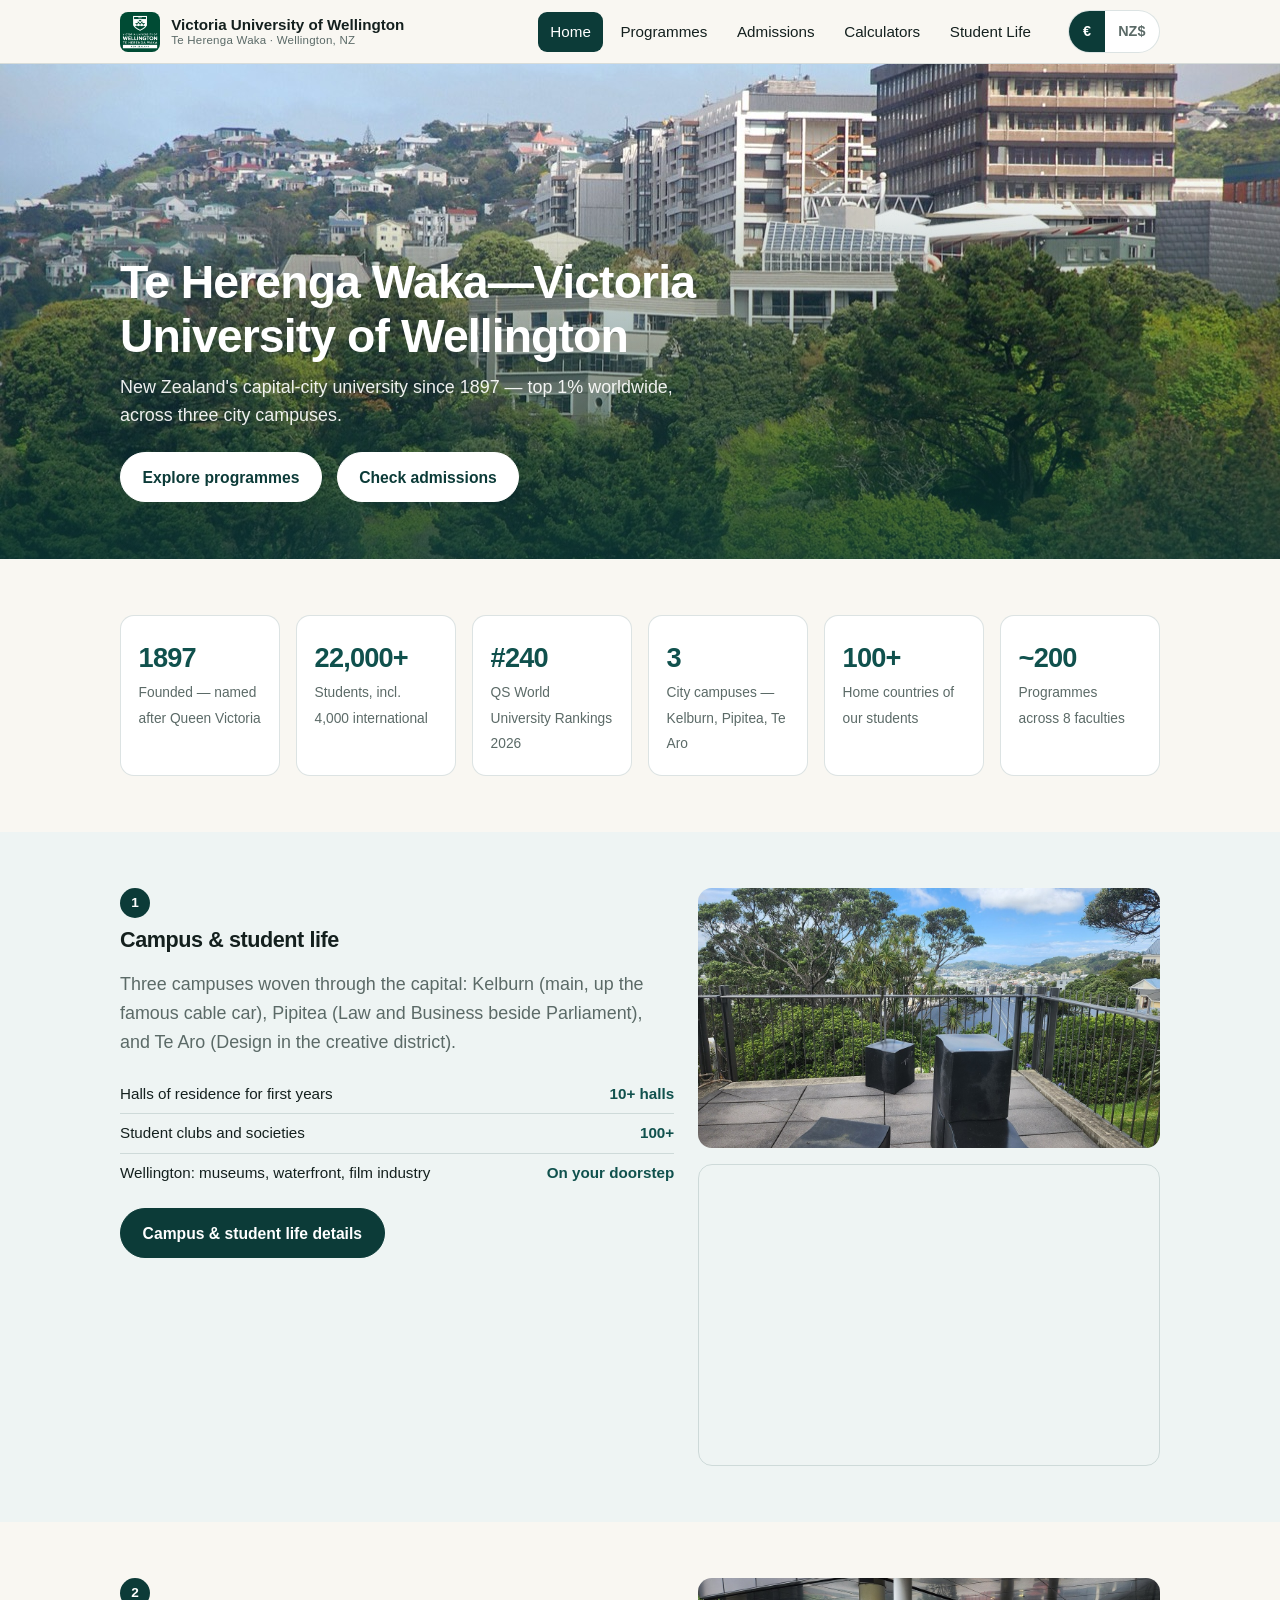
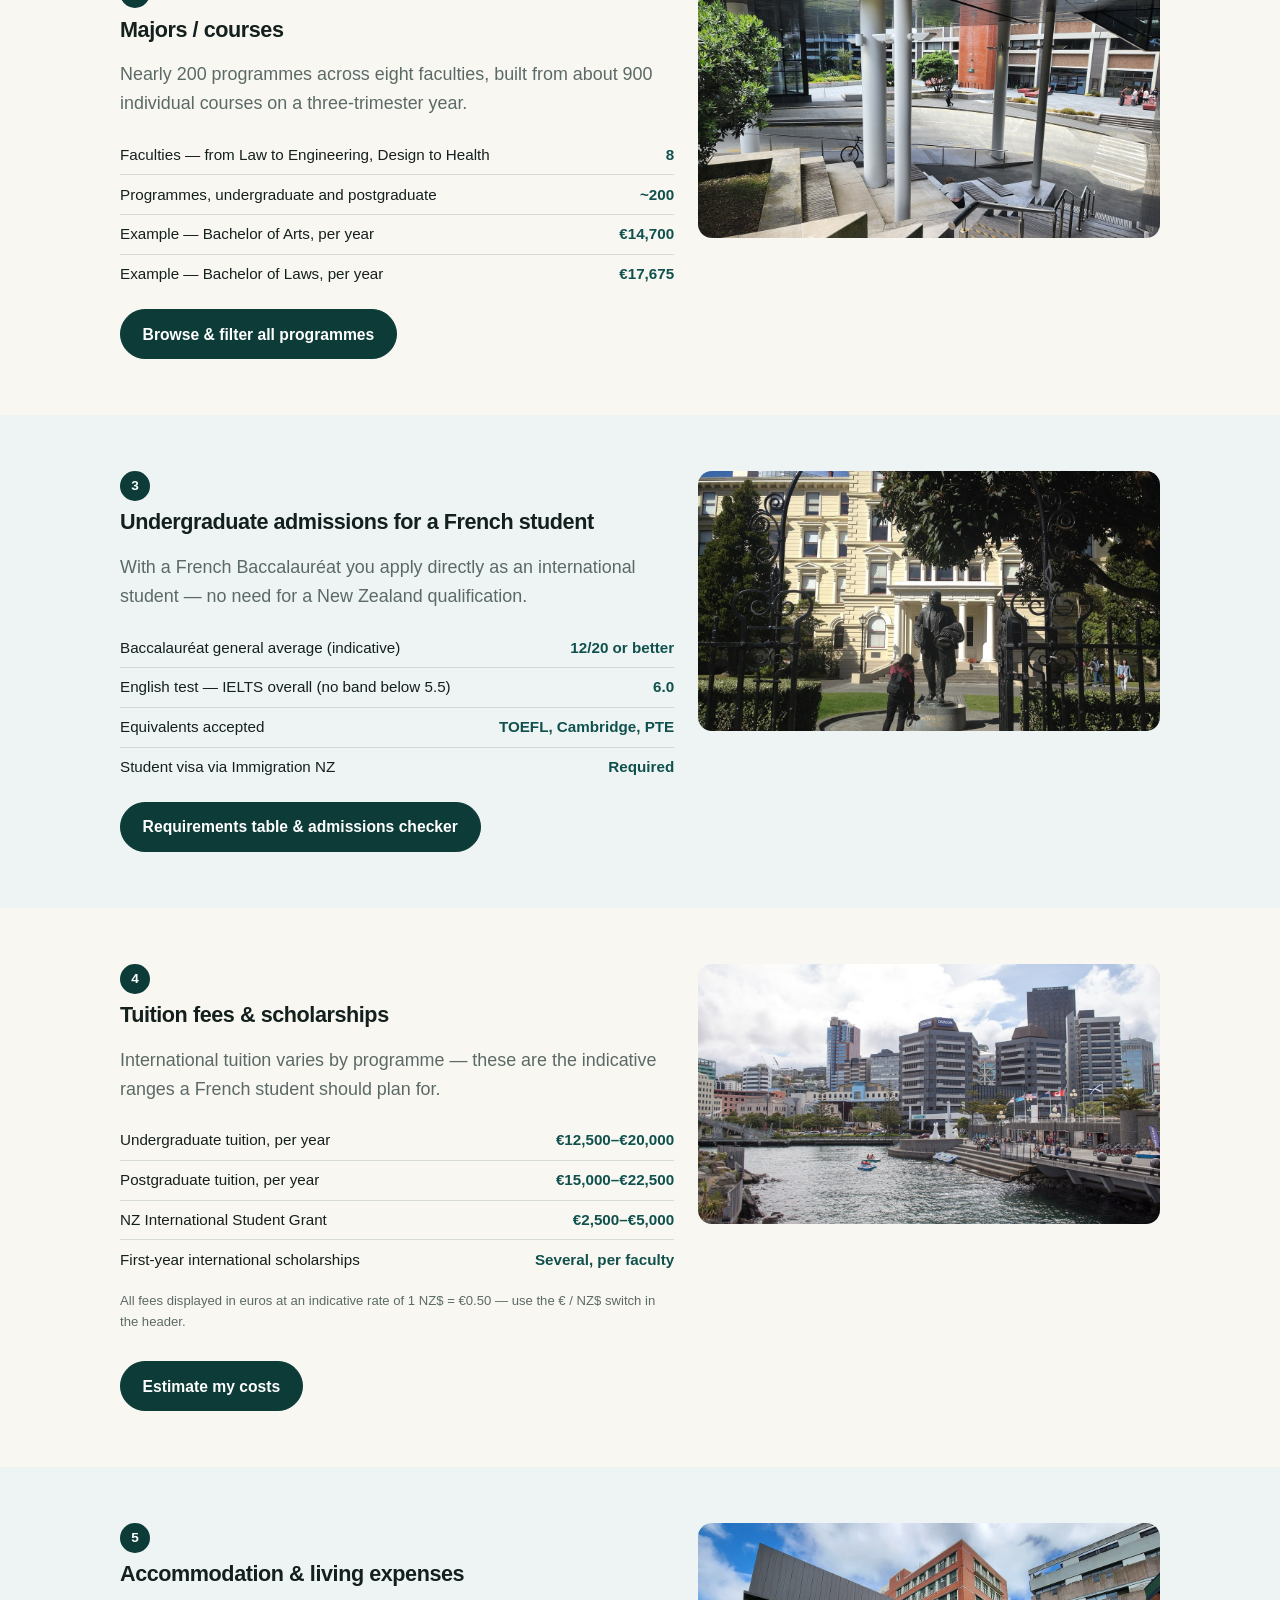
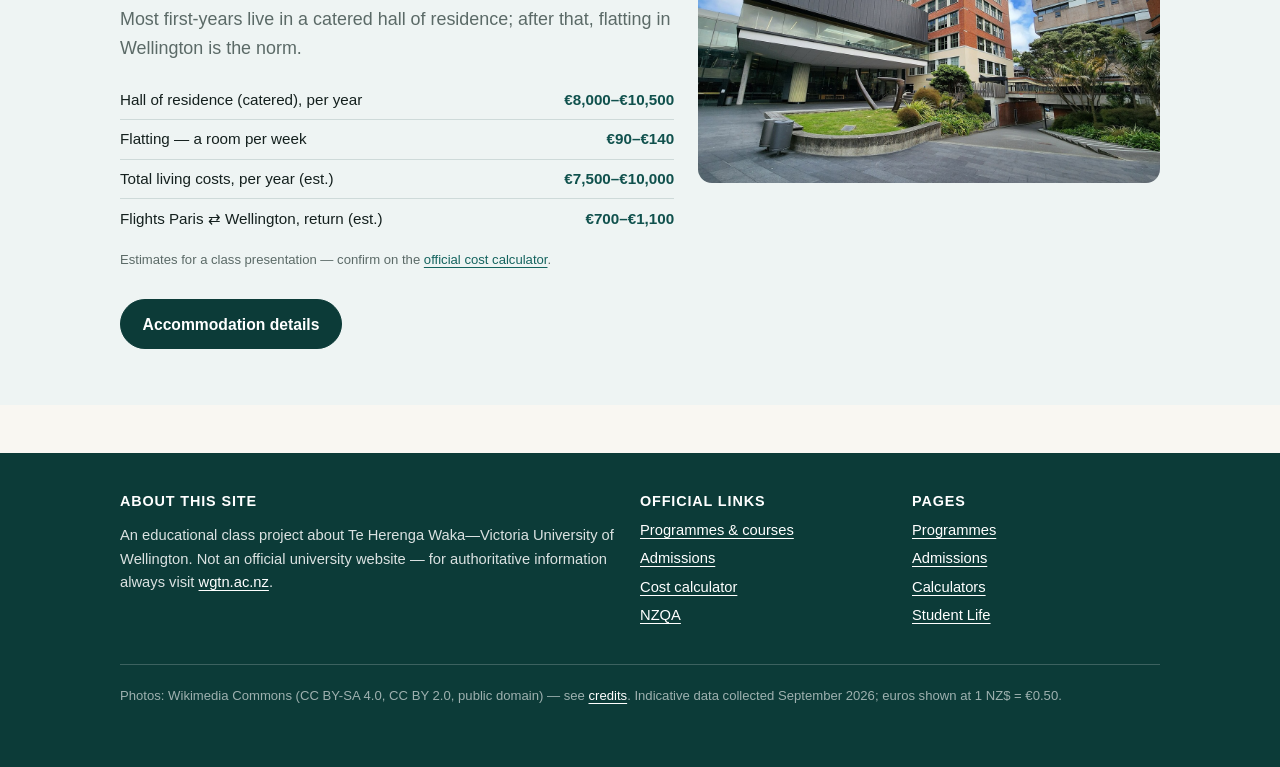
==== commit 20f9a571: "Mobile polish: single-row header, no overflow, 44px tap targets - Fix horizontal overflow on program" ====
--- a/index.html
+++ b/index.html
@@ -3,6 +3,7 @@
 <head>
   <meta charset="UTF-8">
   <meta name="viewport" content="width=device-width, initial-scale=1">
+  <meta name="theme-color" content="#0c3b38">
   <title>Te Herenga Waka—Victoria University of Wellington | Class Project</title>
   <meta name="description" content="A class presentation site about Te Herenga Waka—Victoria University of Wellington: campuses, programmes, admissions for French students, fees, and living costs.">
   <link rel="icon" type="image/jpeg" href="img/logo.jpg">
--- a/css/style.css
+++ b/css/style.css
@@ -23,7 +23,11 @@
 
 * { box-sizing: border-box; }
 
-html { scroll-behavior: smooth; }
+html {
+  scroll-behavior: smooth;
+  -webkit-text-size-adjust: 100%;
+  -webkit-tap-highlight-color: rgba(12, 59, 56, 0.18);
+}
 
 body {
   margin: 0;
@@ -35,10 +39,10 @@
   -webkit-font-smoothing: antialiased;
 }
 
-img { max-width: 100%; display: block; }
+img { max-width: 100%; height: auto; display: block; }
 
 h1, h2, h3 { line-height: 1.15; letter-spacing: -0.02em; font-weight: 700; }
-h1 { font-size: clamp(1.9rem, 4.5vw, 2.9rem); }
+h1 { font-size: clamp(1.65rem, 4.5vw, 2.9rem); }
 h2 { font-size: clamp(1.4rem, 3vw, 2rem); }
 h3 { font-size: 1.12rem; }
 
@@ -50,6 +54,8 @@
   outline-offset: 2px;
   border-radius: 4px;
 }
+
+.btn, .filter-chip, .nav-toggle, .currency-switch button { touch-action: manipulation; }
 
 /* Skip link */
 .skip-link {
@@ -233,6 +239,7 @@
 .field label { font-size: 0.82rem; font-weight: 600; color: var(--teal-900); }
 .field input, .field select, .field textarea {
   font: inherit;
+  width: 100%;
   padding: 0.55rem 0.7rem;
   border: 1px solid var(--line);
   border-radius: var(--radius-s);
@@ -252,7 +259,7 @@
   font: inherit;
   font-size: 0.88rem;
   font-weight: 600;
-  padding: 0.45rem 0.95rem;
+  padding: 0.55rem 0.95rem;
   border-radius: 999px;
   border: 1px solid var(--line);
   background: var(--card);
@@ -360,11 +367,11 @@
 }
 .currency-switch button {
   font: inherit;
-  font-size: 0.85rem;
+  font-size: 0.9rem;
   font-weight: 600;
   border: 0;
   background: none;
-  padding: 0.4rem 0.8rem;
+  padding: 0.55rem 0.85rem;
   cursor: pointer;
   color: var(--muted);
   transition: background-color var(--dur-fast) ease, color var(--dur-fast) ease;
@@ -395,7 +402,7 @@
 .topic-facts li { padding: 0.45rem 0; border-bottom: 1px solid var(--line); display: flex; justify-content: space-between; gap: 1rem; font-size: 0.95rem; }
 .topic-facts li:last-child { border-bottom: 0; }
 .topic-facts .val { font-weight: 700; color: var(--teal-700); text-align: right; white-space: nowrap; }
-.topic-aside img { border-radius: var(--radius); }
+.topic-aside img { width: 100%; height: 260px; object-fit: cover; border-radius: var(--radius); }
 .topic-link { display: inline-block; margin-top: 1rem; }
 
 .map-wrap {
@@ -411,12 +418,12 @@
 /* Mobile */
 @media (max-width: 780px) {
   .topic { grid-template-columns: 1fr; }
-  .currency-switch { margin-left: auto; }
-  .header-inner { flex-wrap: wrap; }
-  .nav-toggle { order: 2; }
-  .currency-switch { order: 3; }
   .contact-cols { grid-template-columns: 1fr; }
   .nav-toggle { display: inline-flex; }
+  .brand-name span { display: none; }
+  .brand-name { font-size: 0.88rem; }
+  .hero-media img { height: clamp(280px, 42vh, 420px); }
+  .hero-content .container { padding-bottom: 1.6rem; }
   .site-nav {
     position: absolute;
     top: 100%;
@@ -428,6 +435,7 @@
     display: none;
   }
   .site-nav.open { display: block; }
+  .site-nav .currency-switch { margin: 0.35rem 0 0.6rem; }
   .site-nav ul { flex-direction: column; gap: 0.15rem; }
   .site-nav a { padding: 0.75rem 0.9rem; font-size: 1rem; }
   .footer-grid { grid-template-columns: 1fr; }
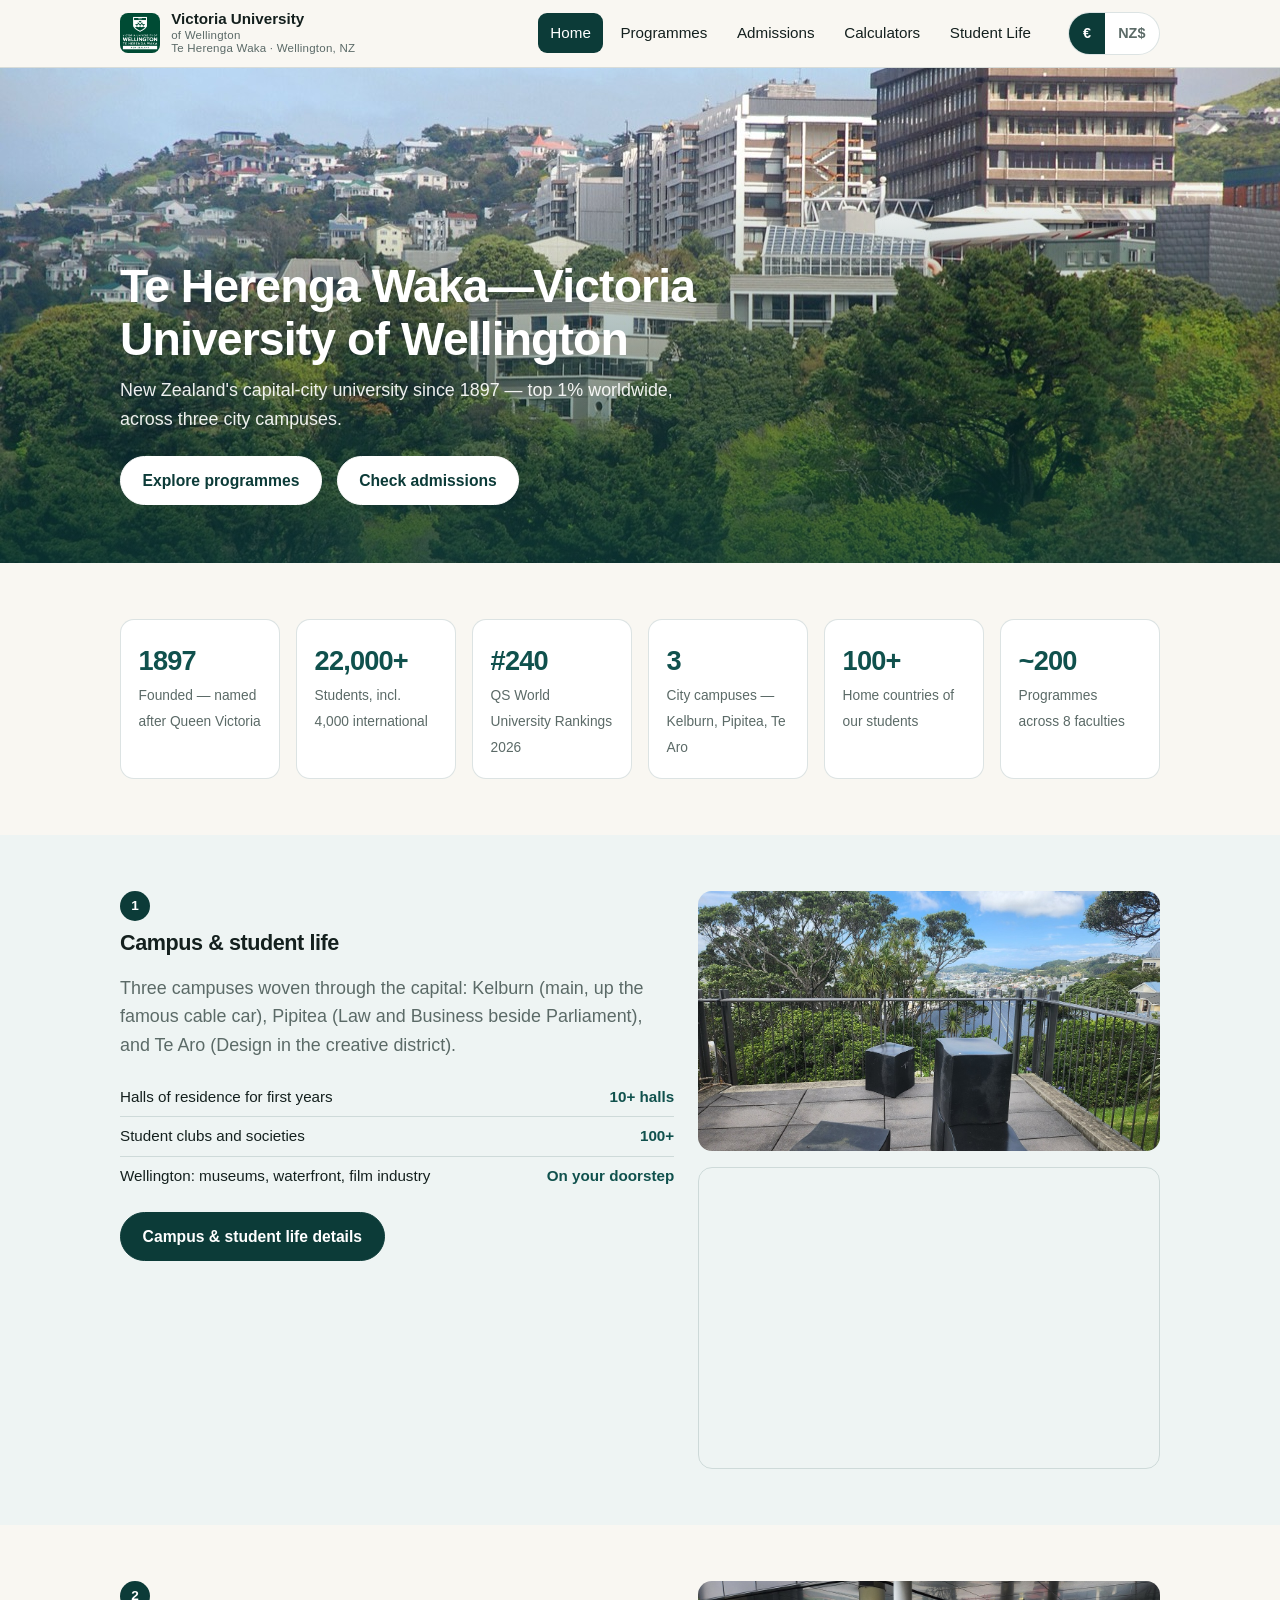
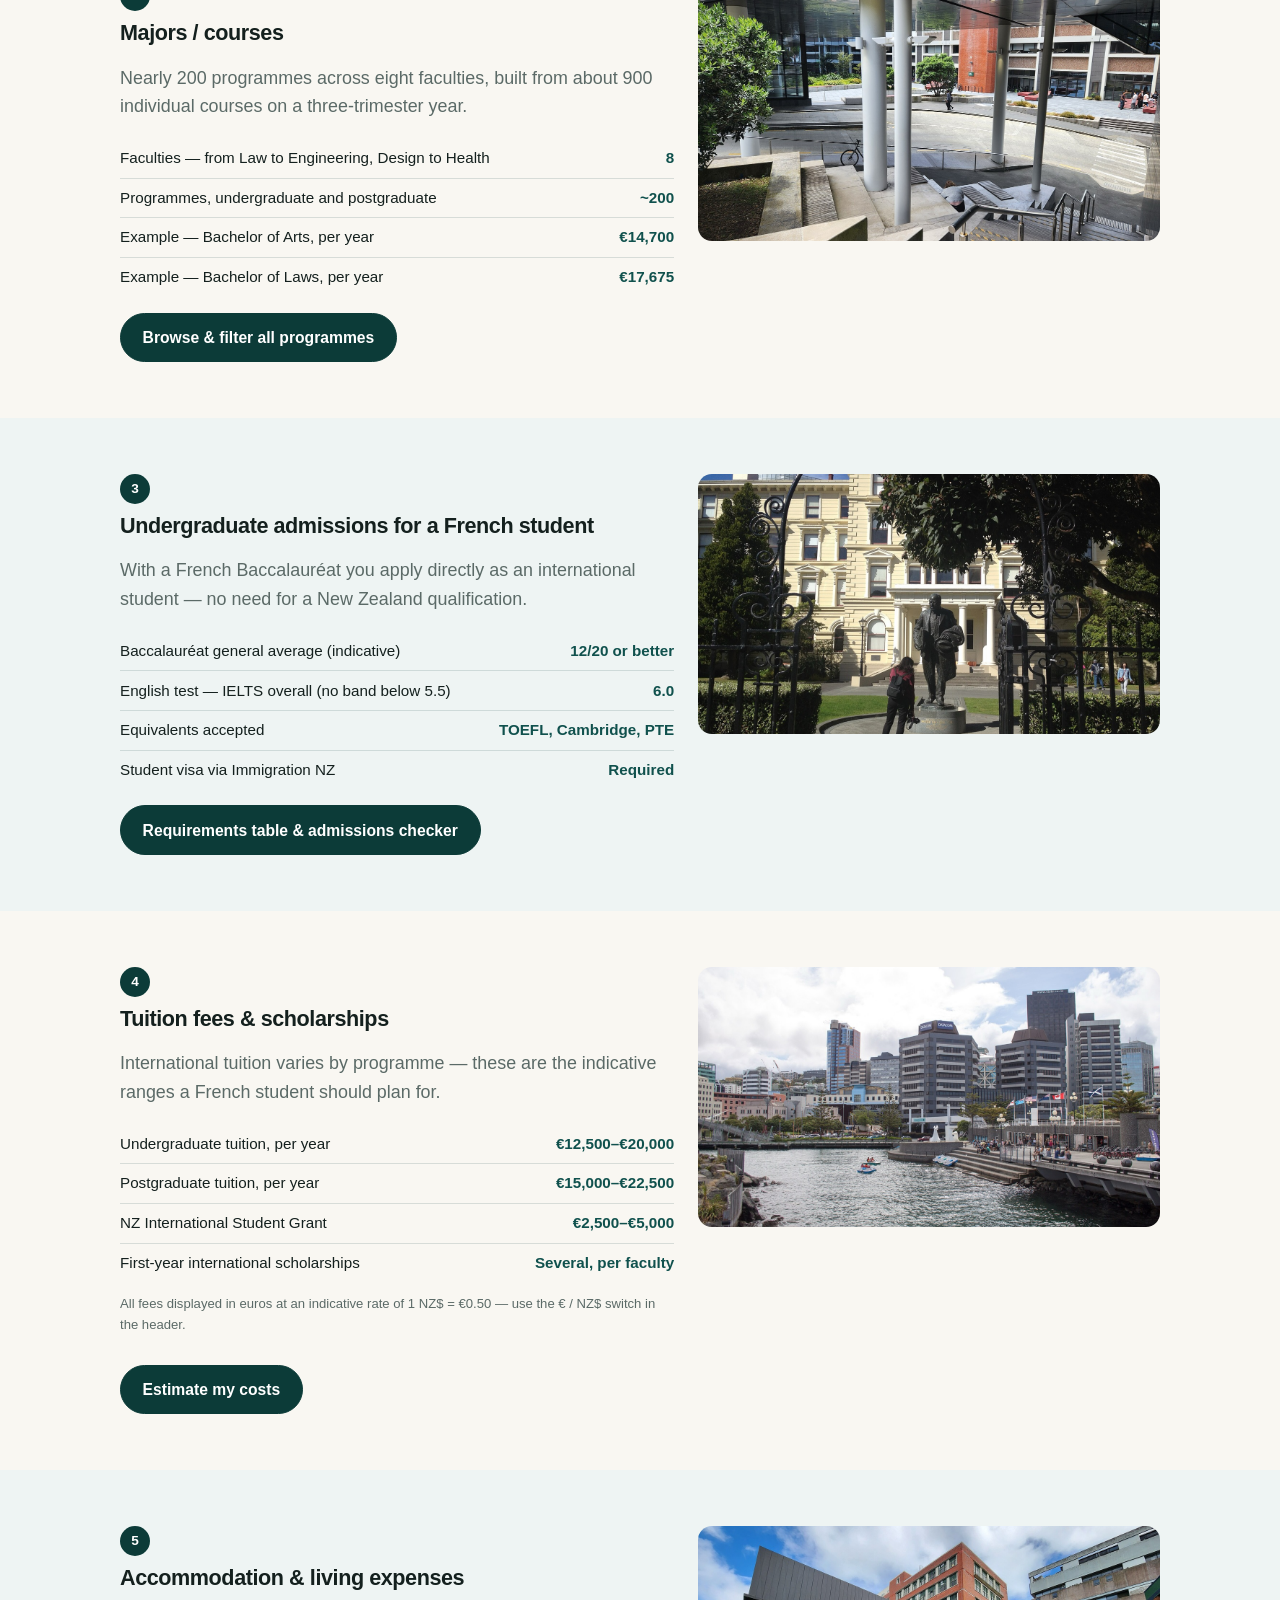
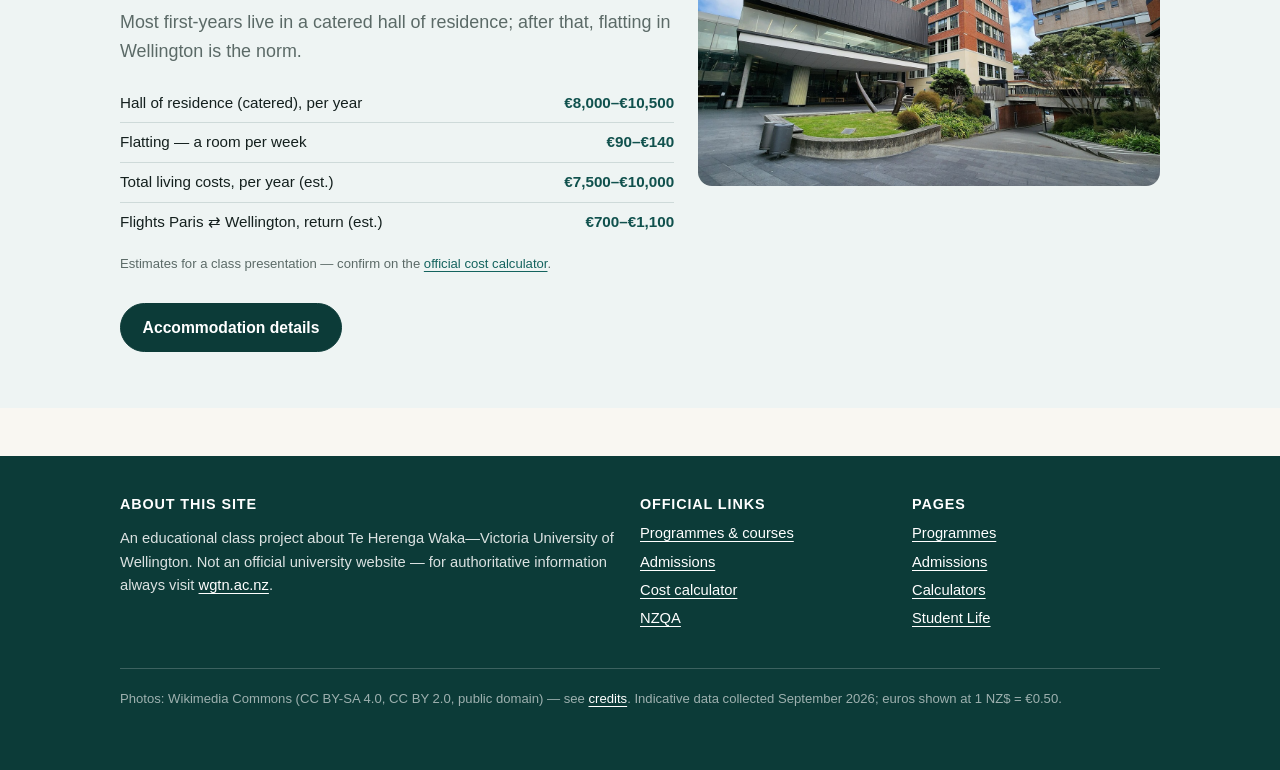
==== commit 348183e2: "Fix overlapping header text on mobile: cache-busted assets, solid header, short brand Text overlap o" ====
--- a/index.html
+++ b/index.html
@@ -7,7 +7,7 @@
   <title>Te Herenga Waka—Victoria University of Wellington | Class Project</title>
   <meta name="description" content="A class presentation site about Te Herenga Waka—Victoria University of Wellington: campuses, programmes, admissions for French students, fees, and living costs.">
   <link rel="icon" type="image/jpeg" href="img/logo.jpg">
-  <link rel="stylesheet" href="css/style.css">
+  <link rel="stylesheet" href="css/style.css?v=4">
 </head>
 <body>
   <a class="skip-link" href="#main">Skip to main content</a>
@@ -16,7 +16,7 @@
     <div class="header-inner">
       <a class="brand" href="index.html">
         <img src="img/logo.jpg" alt="" width="40" height="40">
-        <span class="brand-name">Victoria University of Wellington<span>Te Herenga Waka · Wellington, NZ</span></span>
+        <span class="brand-name">Victoria University<span class="brand-sub"> of Wellington</span><span>Te Herenga Waka · Wellington, NZ</span></span>
       </a>
       <button class="nav-toggle" aria-expanded="false" aria-controls="site-nav">
         <span class="bars" aria-hidden="true"><i></i><i></i><i></i></span> Menu
@@ -202,7 +202,7 @@
     </div>
   </footer>
 
-  <script src="js/currency.js"></script>
-  <script src="js/main.js"></script>
+  <script src="js/currency.js?v=4"></script>
+  <script src="js/main.js?v=4"></script>
 </body>
 </html>
--- a/css/style.css
+++ b/css/style.css
@@ -419,6 +419,8 @@
 @media (max-width: 780px) {
   .topic { grid-template-columns: 1fr; }
   .contact-cols { grid-template-columns: 1fr; }
+  .site-header { background: #f9f7f2; } /* opaque: avoid iOS blur ghosting */
+  .header-inner { flex-wrap: wrap; }   /* graceful fallback if JS is stale/disabled */
   .nav-toggle { display: inline-flex; }
   .brand-name span { display: none; }
   .brand-name { font-size: 0.88rem; }
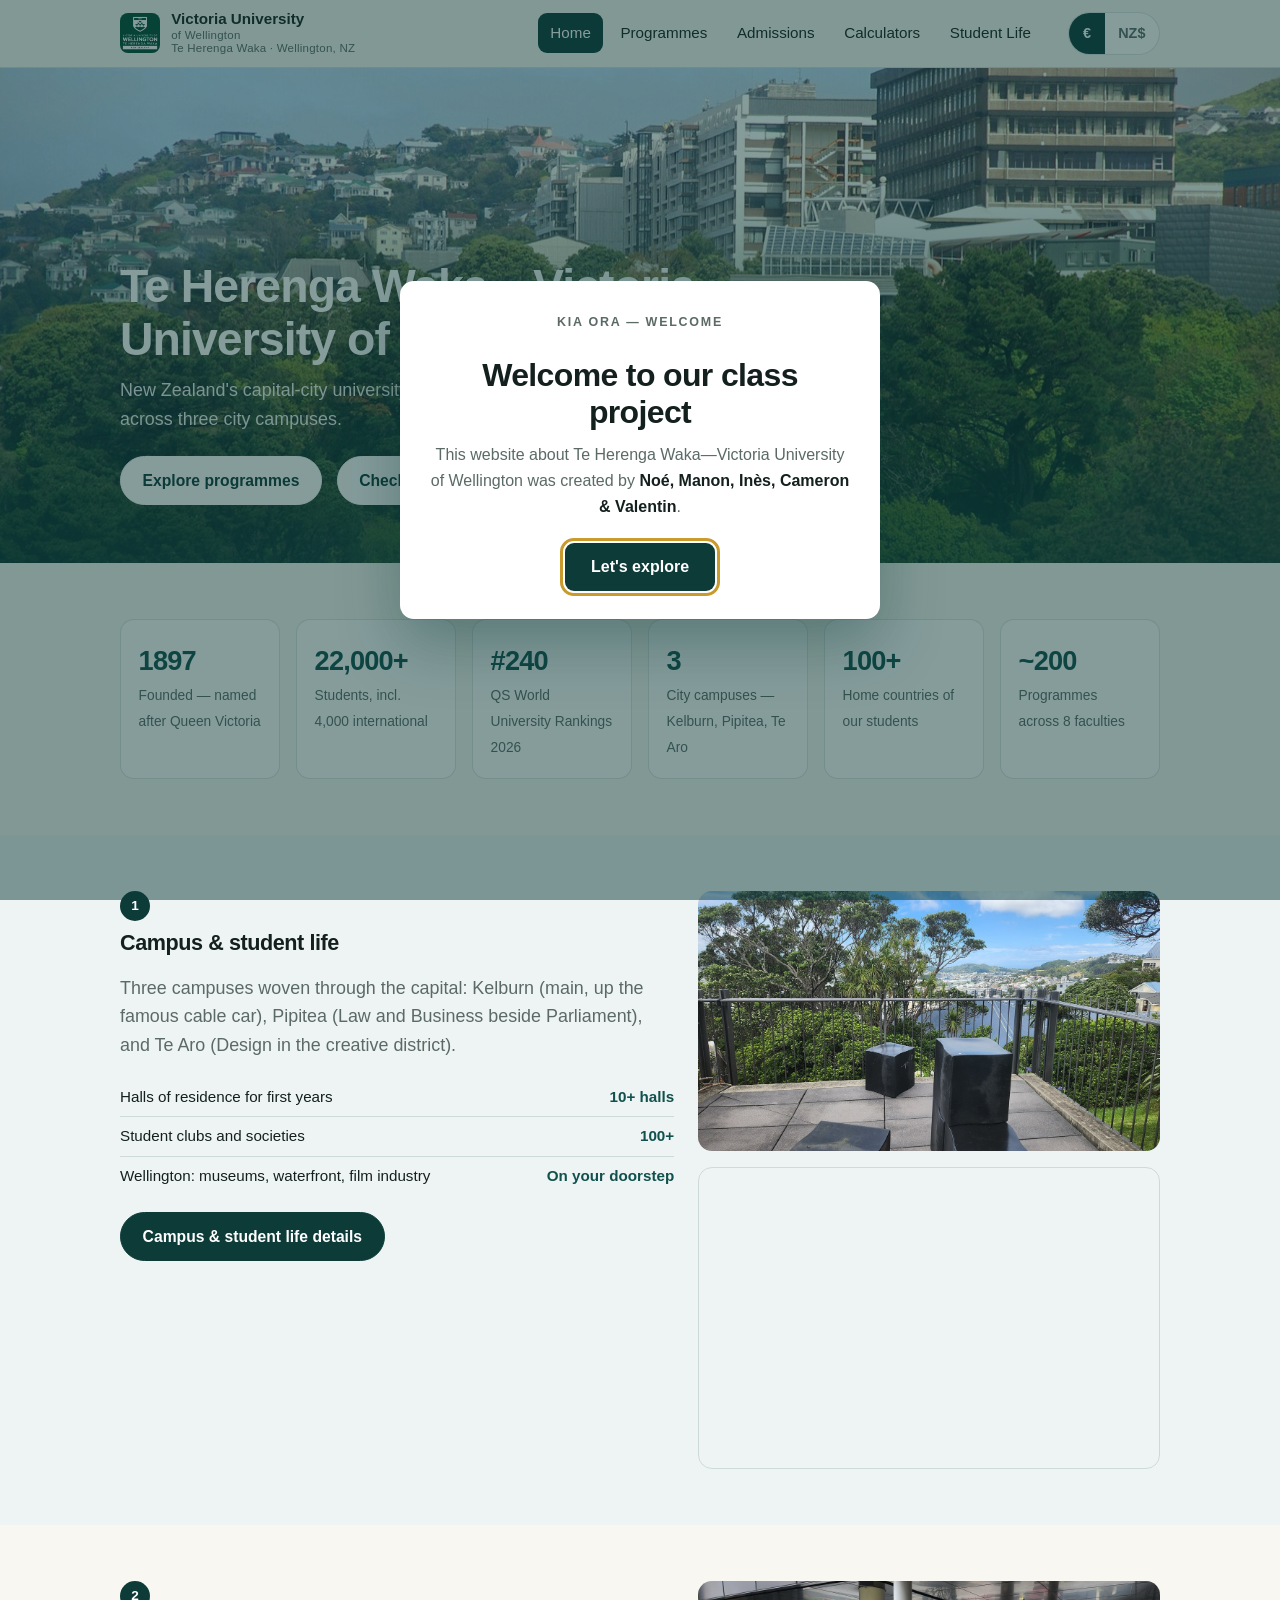
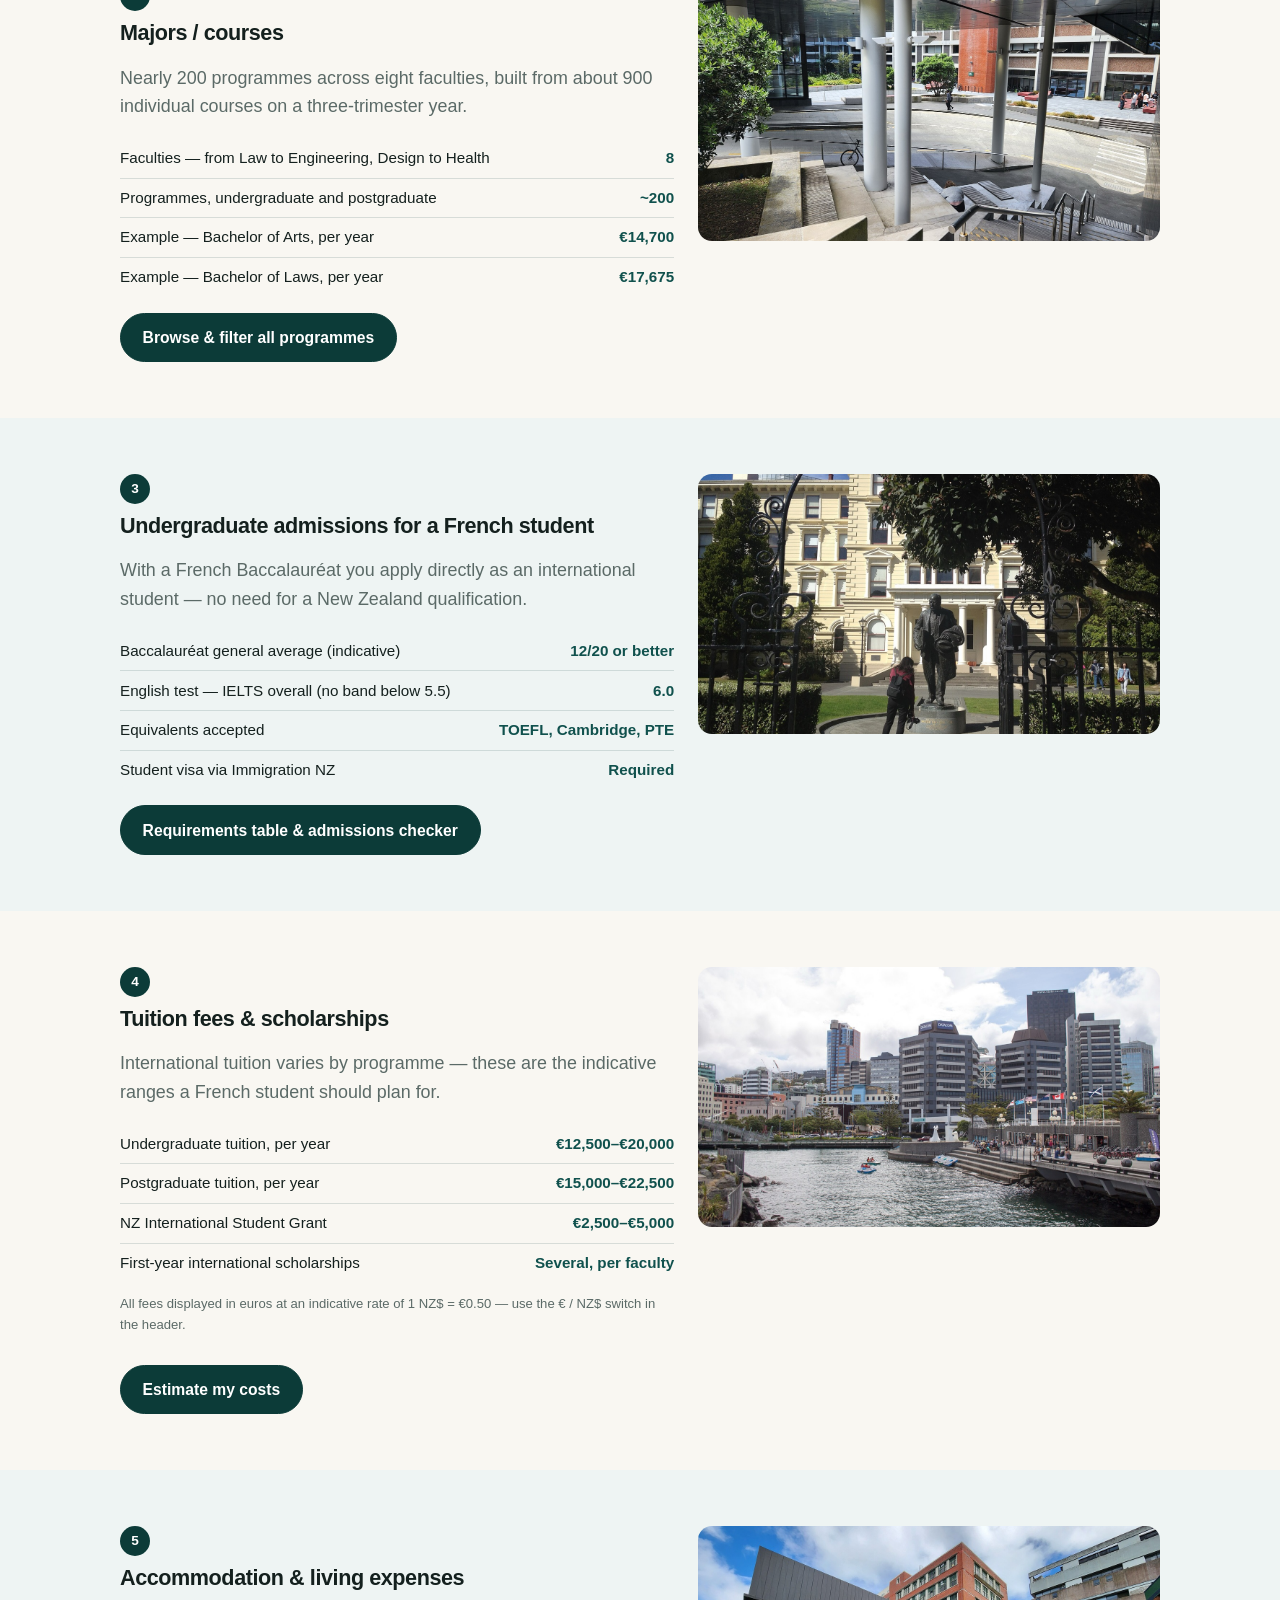
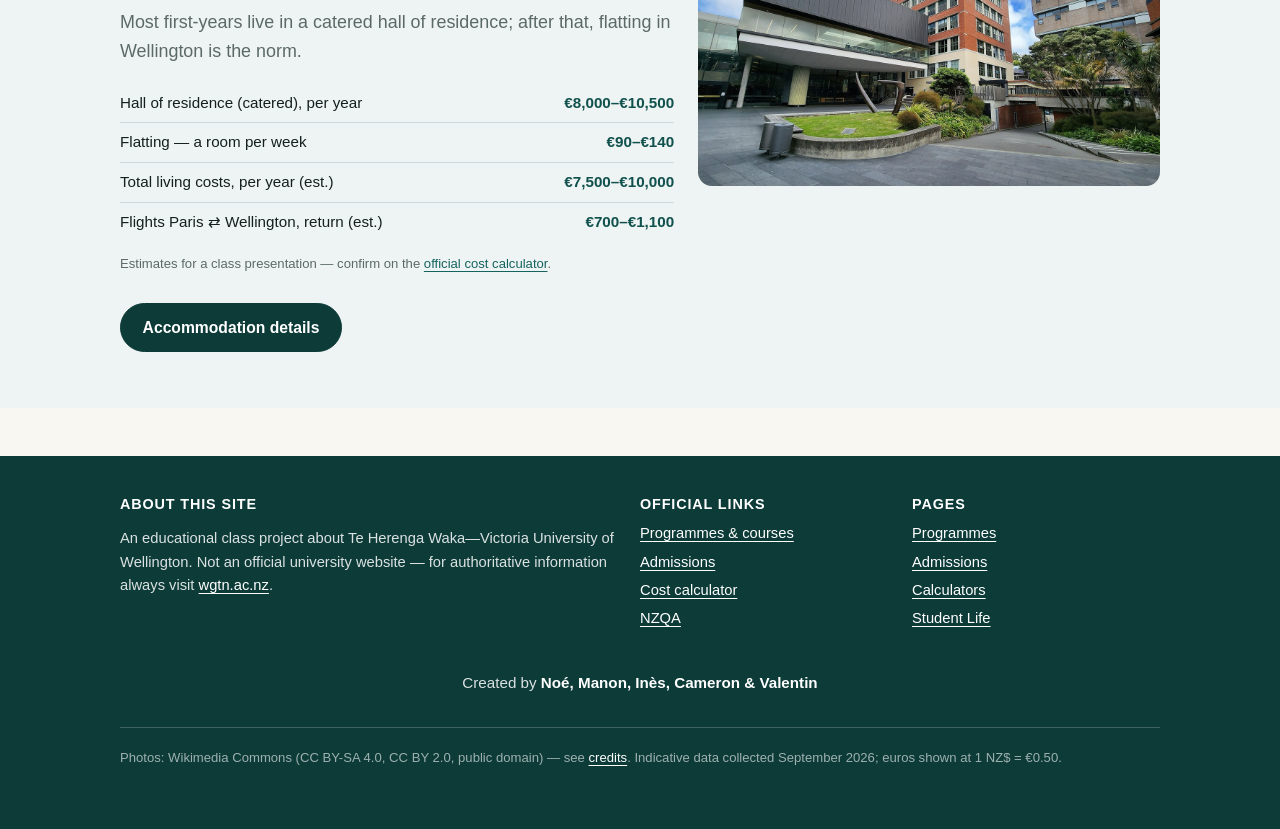
==== commit 139016e6: "Welcome popup with team credits, footer credits line, assets v=5" ====
--- a/index.html
+++ b/index.html
@@ -7,10 +7,19 @@
   <title>Te Herenga Waka—Victoria University of Wellington | Class Project</title>
   <meta name="description" content="A class presentation site about Te Herenga Waka—Victoria University of Wellington: campuses, programmes, admissions for French students, fees, and living costs.">
   <link rel="icon" type="image/jpeg" href="img/logo.jpg">
-  <link rel="stylesheet" href="css/style.css?v=4">
+  <link rel="stylesheet" href="css/style.css?v=5">
 </head>
 <body>
   <a class="skip-link" href="#main">Skip to main content</a>
+
+  <div class="welcome-overlay" hidden>
+    <div class="welcome-card" role="dialog" aria-modal="true" aria-labelledby="welcome-title">
+      <p class="welcome-kicker">Kia ora — Welcome</p>
+      <h2 id="welcome-title">Welcome to our class project</h2>
+      <p>This website about Te Herenga Waka—Victoria University of Wellington was created by <span class="welcome-names">Noé, Manon, Inès, Cameron &amp; Valentin</span>.</p>
+      <button class="welcome-btn" type="button">Let's explore</button>
+    </div>
+  </div>
 
   <header class="site-header">
     <div class="header-inner">
@@ -198,11 +207,12 @@
           </ul>
         </div>
       </div>
+      <p class="footer-credits">Created by <strong>Noé, Manon, Inès, Cameron &amp; Valentin</strong></p>
       <p class="footer-note">Photos: Wikimedia Commons (CC BY-SA 4.0, CC BY 2.0, public domain) — see <a href="img/CREDITS.md">credits</a>. Indicative data collected September 2026; euros shown at 1 NZ$ = €0.50.</p>
     </div>
   </footer>
 
-  <script src="js/currency.js?v=4"></script>
-  <script src="js/main.js?v=4"></script>
+  <script src="js/currency.js?v=5"></script>
+  <script src="js/main.js?v=5"></script>
 </body>
 </html>
--- a/css/style.css
+++ b/css/style.css
@@ -445,3 +445,72 @@
   .filter-bar { flex-direction: column; align-items: stretch; }
   .field { min-width: 0; }
 }
+
+/* Welcome popup (shown once per visit) */
+.welcome-overlay {
+  position: fixed;
+  inset: 0;
+  z-index: 80;
+  display: flex;
+  align-items: center;
+  justify-content: center;
+  padding: 1.5rem;
+  background: rgba(12, 59, 56, 0.5);
+  opacity: 0;
+  transition: opacity 250ms var(--ease-out);
+}
+.welcome-overlay[hidden] { display: none; }
+.welcome-overlay.is-open { opacity: 1; }
+.welcome-card {
+  background: #fff;
+  color: var(--ink);
+  border-radius: var(--radius);
+  box-shadow: 0 24px 60px rgba(12, 59, 56, 0.35);
+  max-width: 30rem;
+  width: 100%;
+  padding: 2rem 1.75rem 1.75rem;
+  text-align: center;
+  opacity: 0;
+  transform: scale(0.96);
+  transition: opacity 250ms var(--ease-out), transform 250ms var(--ease-out);
+}
+.welcome-overlay.is-open .welcome-card { opacity: 1; transform: none; }
+.welcome-kicker {
+  font-size: 0.78rem;
+  font-weight: 600;
+  letter-spacing: 0.14em;
+  text-transform: uppercase;
+  color: var(--teal-600);
+  margin-bottom: 0.5rem;
+}
+.welcome-card h2 { margin: 0 0 0.75rem; }
+.welcome-card p { color: var(--muted); margin: 0 0 1.5rem; }
+.welcome-names { color: var(--ink); font-weight: 600; }
+.welcome-btn {
+  display: inline-flex;
+  align-items: center;
+  justify-content: center;
+  min-height: 44px;
+  padding: 0.7rem 1.6rem;
+  border: 0;
+  border-radius: var(--radius-s);
+  background: var(--teal-900);
+  color: #fff;
+  font: inherit;
+  font-weight: 600;
+  cursor: pointer;
+}
+.welcome-btn:hover { background: var(--teal-700); }
+
+.footer-credits {
+  margin-top: 2.2rem;
+  text-align: center;
+  font-size: 0.95rem;
+  color: rgba(255, 255, 255, 0.85);
+}
+.footer-credits strong { color: #fff; font-weight: 600; }
+
+@media (prefers-reduced-motion: reduce) {
+  .welcome-card { transform: none; transition: opacity 200ms var(--ease-out); }
+  .welcome-overlay { transition: opacity 200ms var(--ease-out); }
+}
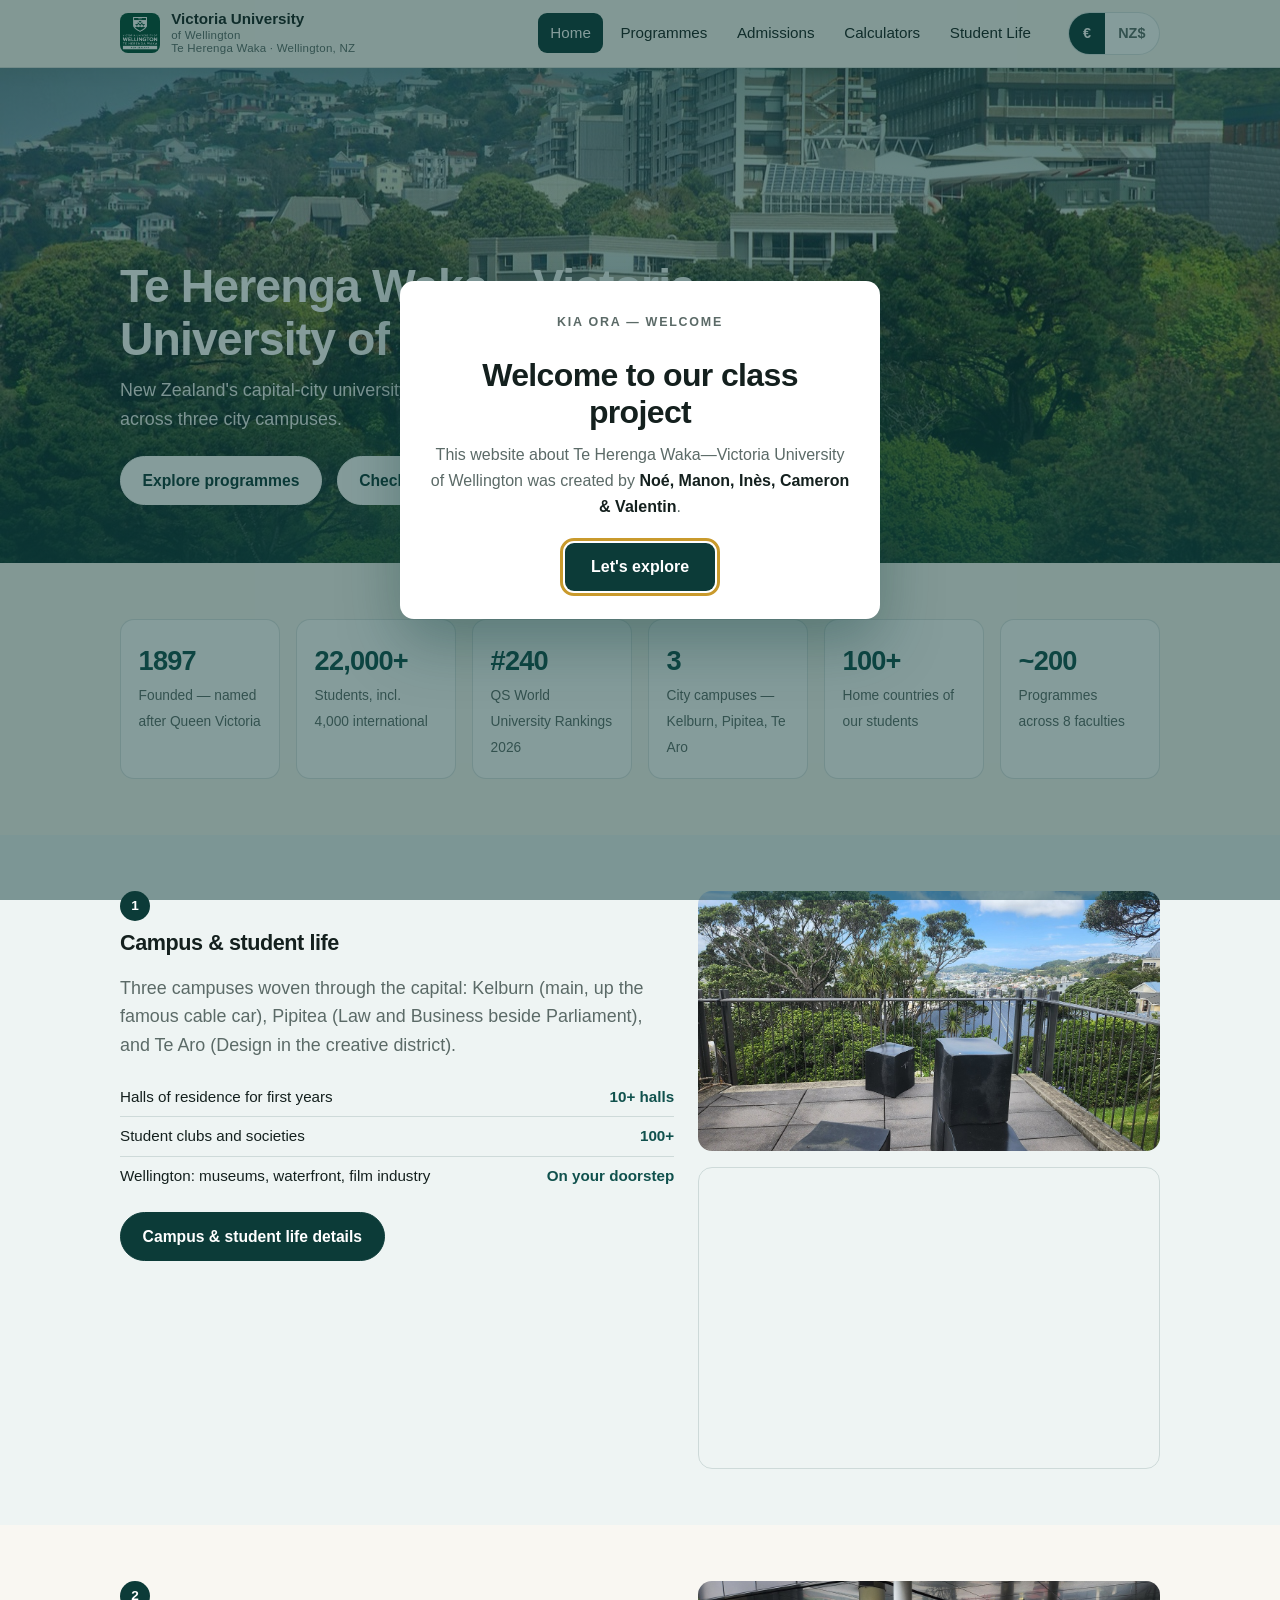
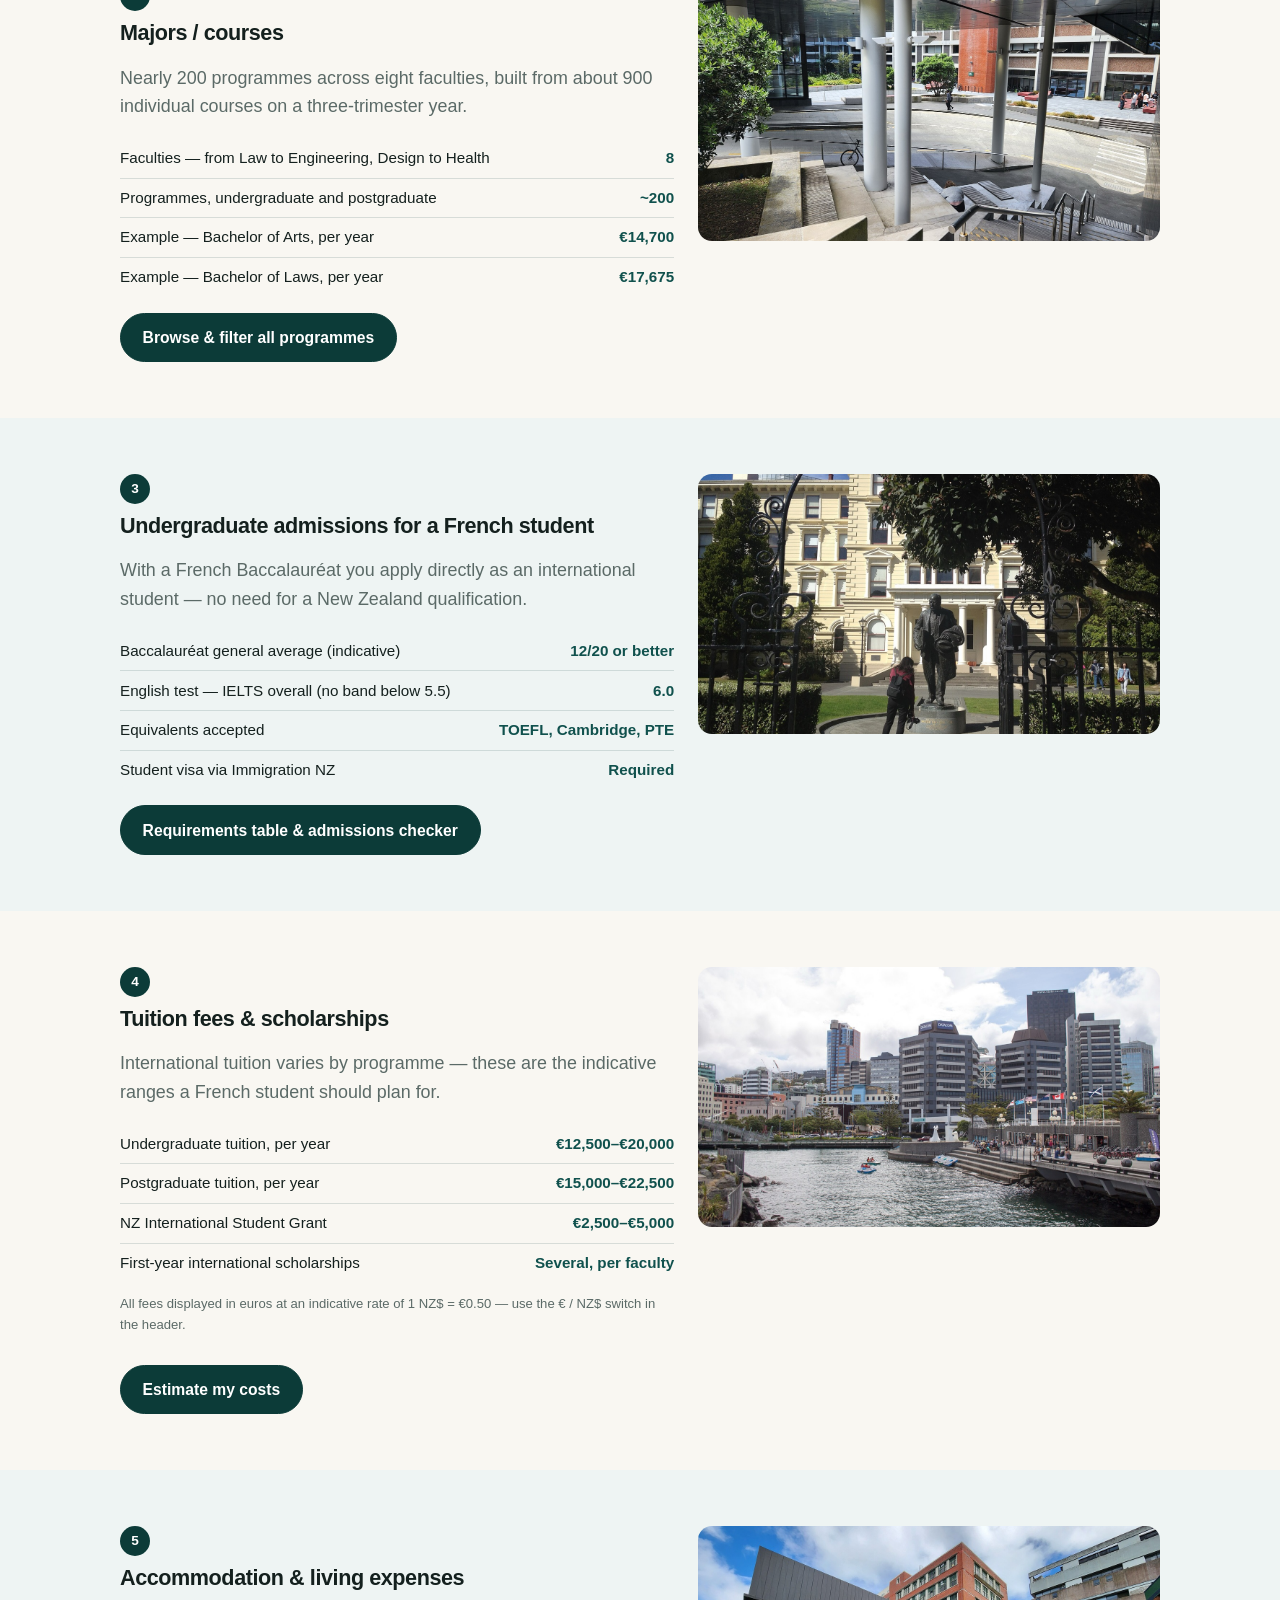
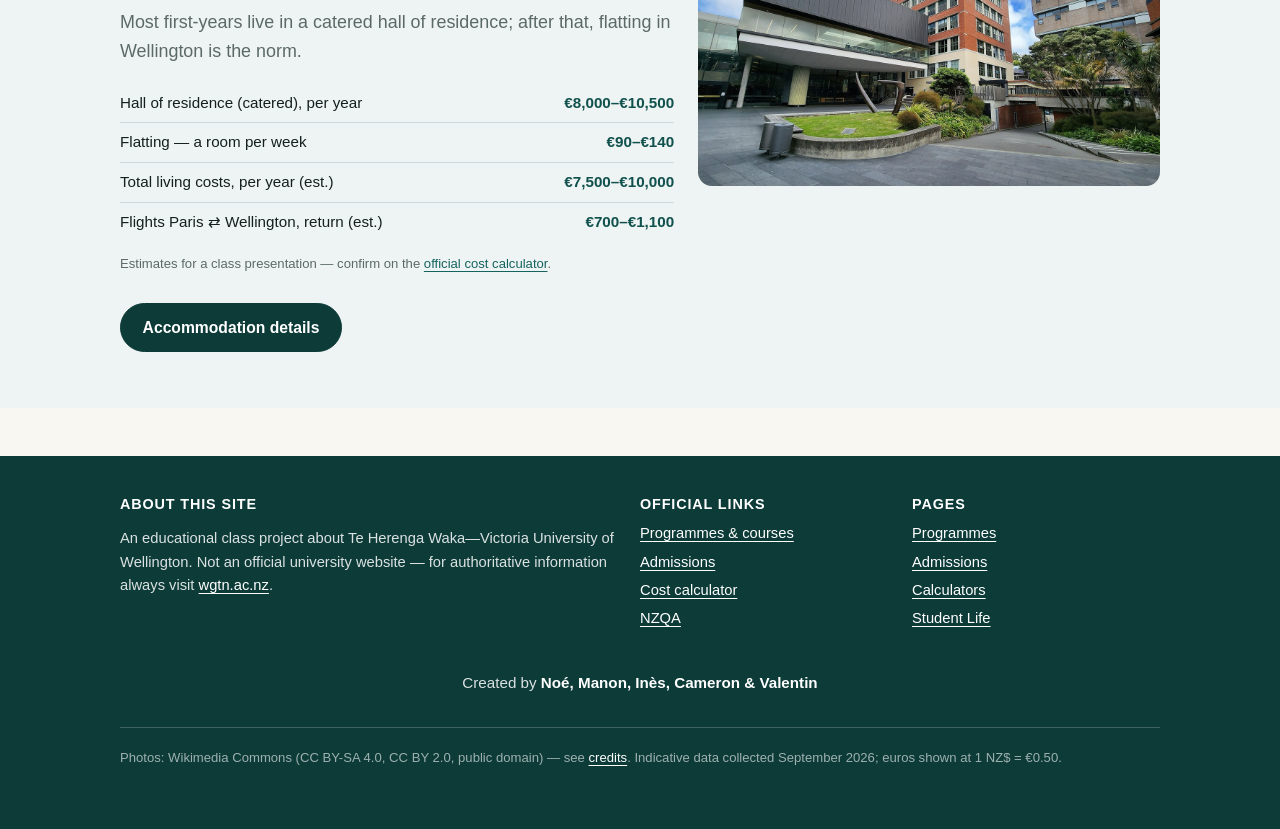
==== commit 16fe8fde: "Integrate hero banner: crop washed-out sky, top teal gradient, header shadow, assets v=6" ====
--- a/index.html
+++ b/index.html
@@ -7,7 +7,7 @@
   <title>Te Herenga Waka—Victoria University of Wellington | Class Project</title>
   <meta name="description" content="A class presentation site about Te Herenga Waka—Victoria University of Wellington: campuses, programmes, admissions for French students, fees, and living costs.">
   <link rel="icon" type="image/jpeg" href="img/logo.jpg">
-  <link rel="stylesheet" href="css/style.css?v=5">
+  <link rel="stylesheet" href="css/style.css?v=6">
 </head>
 <body>
   <a class="skip-link" href="#main">Skip to main content</a>
@@ -212,7 +212,7 @@
     </div>
   </footer>
 
-  <script src="js/currency.js?v=5"></script>
-  <script src="js/main.js?v=5"></script>
+  <script src="js/currency.js?v=6"></script>
+  <script src="js/main.js?v=6"></script>
 </body>
 </html>
--- a/css/style.css
+++ b/css/style.css
@@ -87,6 +87,7 @@
   background: rgba(249, 247, 242, 0.92);
   backdrop-filter: blur(10px);
   border-bottom: 1px solid var(--line);
+  box-shadow: 0 4px 16px rgba(12, 59, 56, 0.08);
 }
 .header-inner {
   display: flex;
@@ -138,7 +139,21 @@
 /* Hero */
 .hero { position: relative; overflow: hidden; }
 .hero-media { margin: 0; }
-.hero-media img { width: 100%; height: clamp(300px, 55vh, 520px); object-fit: cover; }
+/* Oversized image pulled up 25%: overflow hidden crops the washed-out sky,
+   so the photo content starts right below the header. */
+.hero-media img {
+  --hero-h: clamp(300px, 55vh, 520px);
+  width: 100%;
+  height: calc(var(--hero-h) * 1.25);
+  margin-top: calc(var(--hero-h) * -0.25);
+  object-fit: cover;
+}
+.hero::before {
+  content: "";
+  position: absolute;
+  inset: 0;
+  background: linear-gradient(180deg, rgba(12, 59, 56, 0.42) 0%, rgba(12, 59, 56, 0) 45%);
+}
 .hero::after {
   content: "";
   position: absolute;
@@ -424,7 +439,7 @@
   .nav-toggle { display: inline-flex; }
   .brand-name span { display: none; }
   .brand-name { font-size: 0.88rem; }
-  .hero-media img { height: clamp(280px, 42vh, 420px); }
+  .hero-media img { --hero-h: clamp(280px, 42vh, 420px); }
   .hero-content .container { padding-bottom: 1.6rem; }
   .site-nav {
     position: absolute;
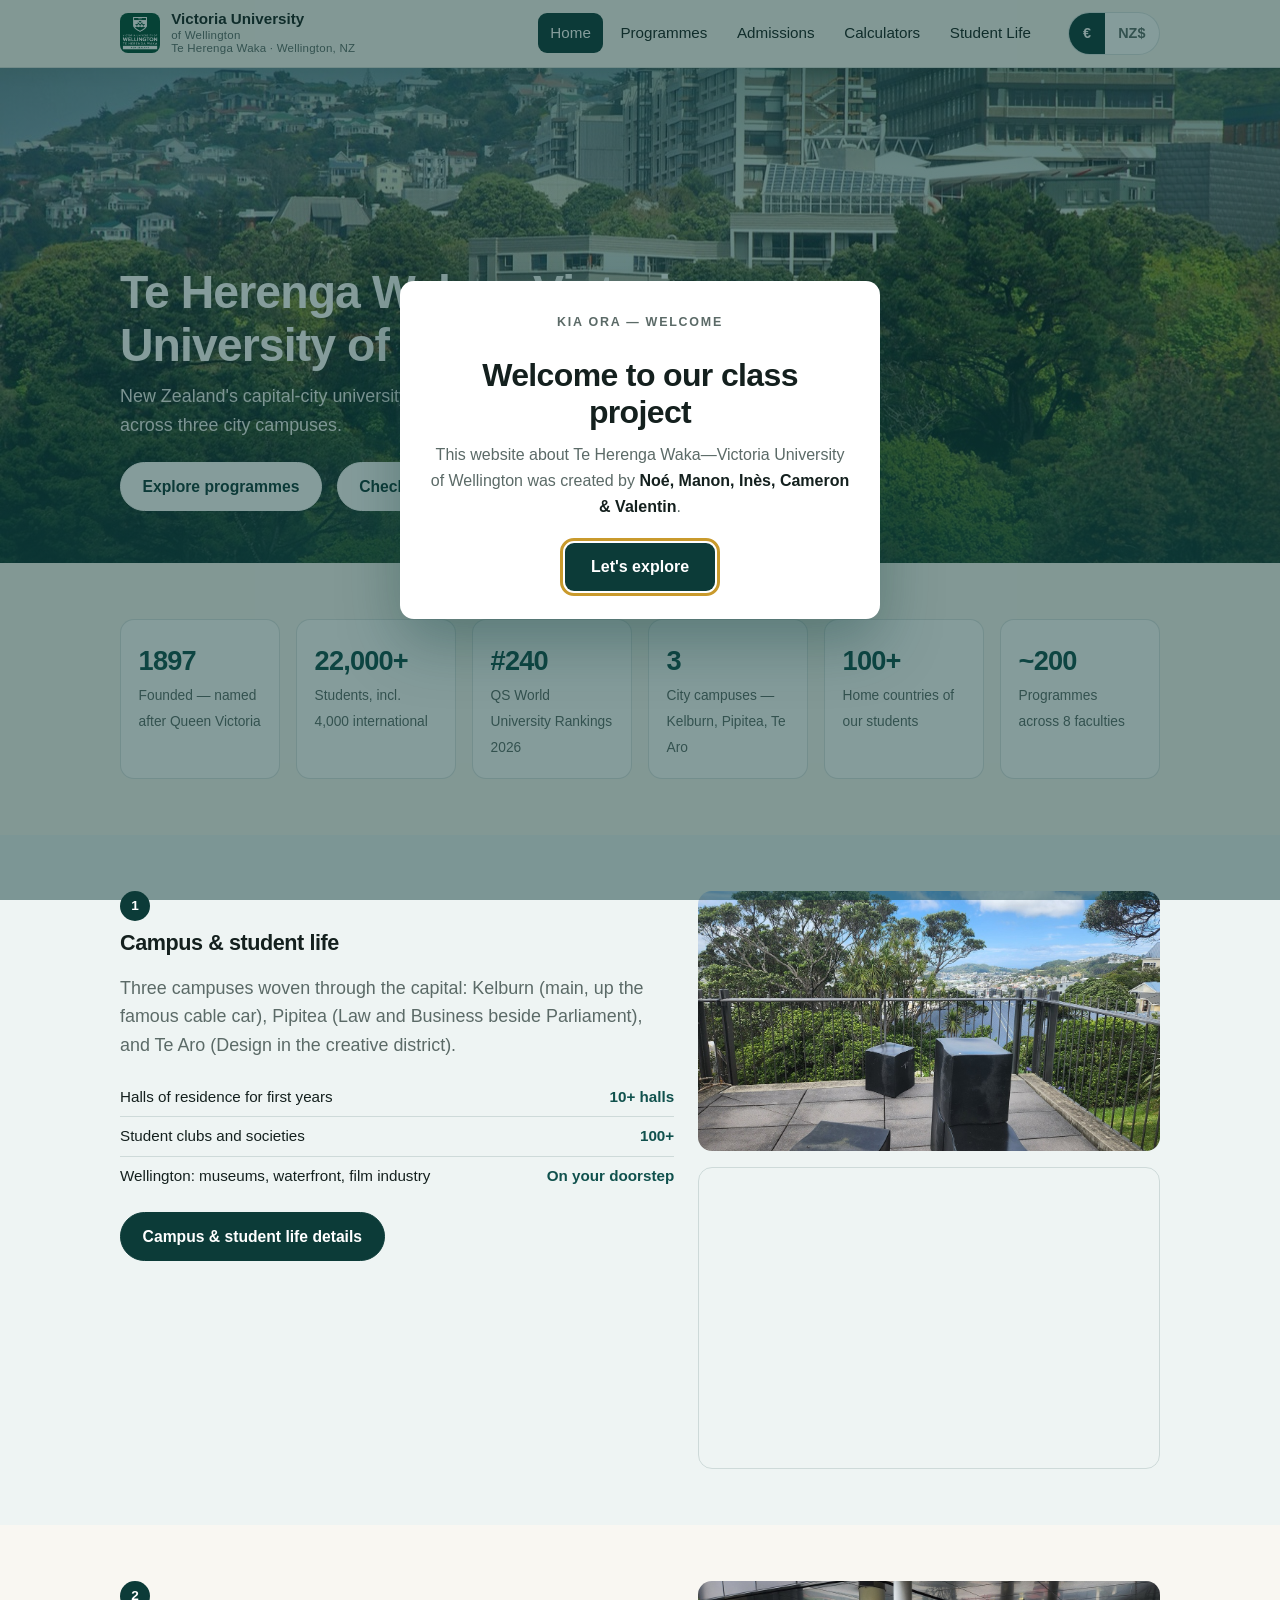
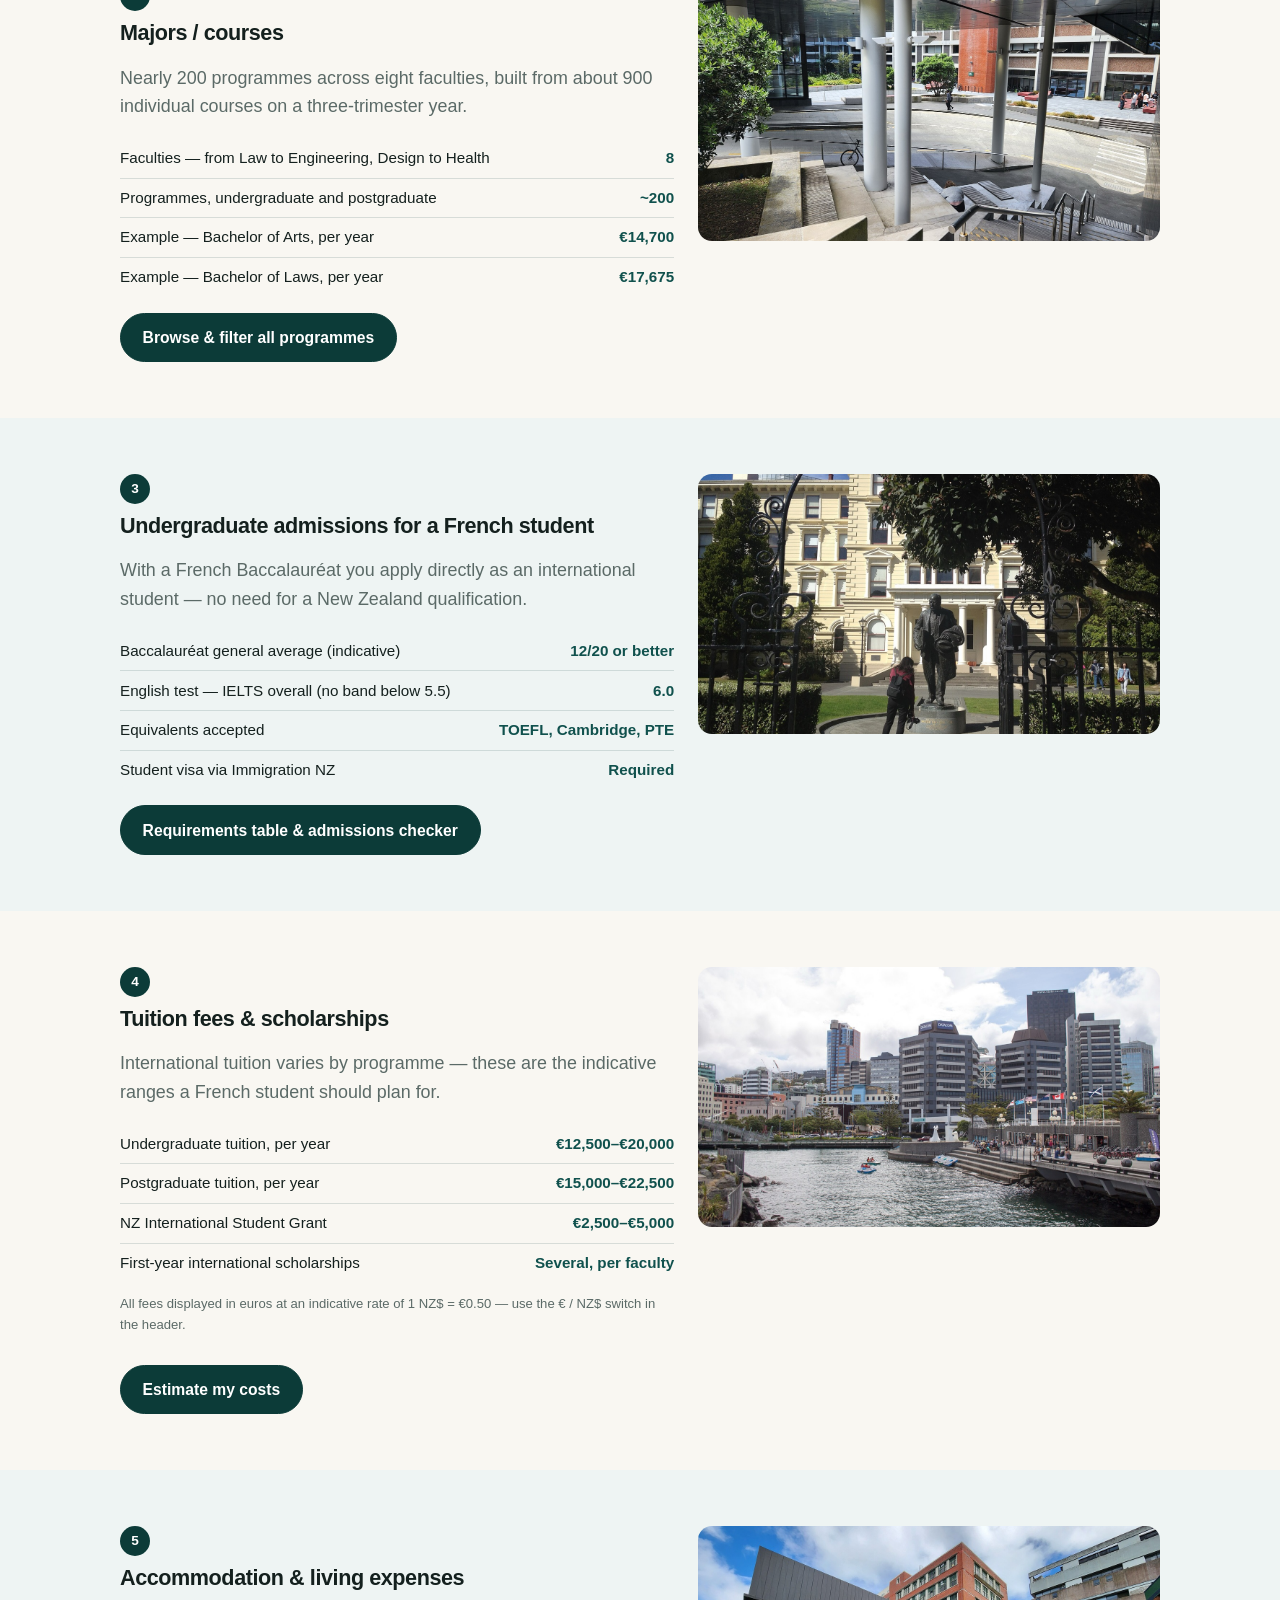
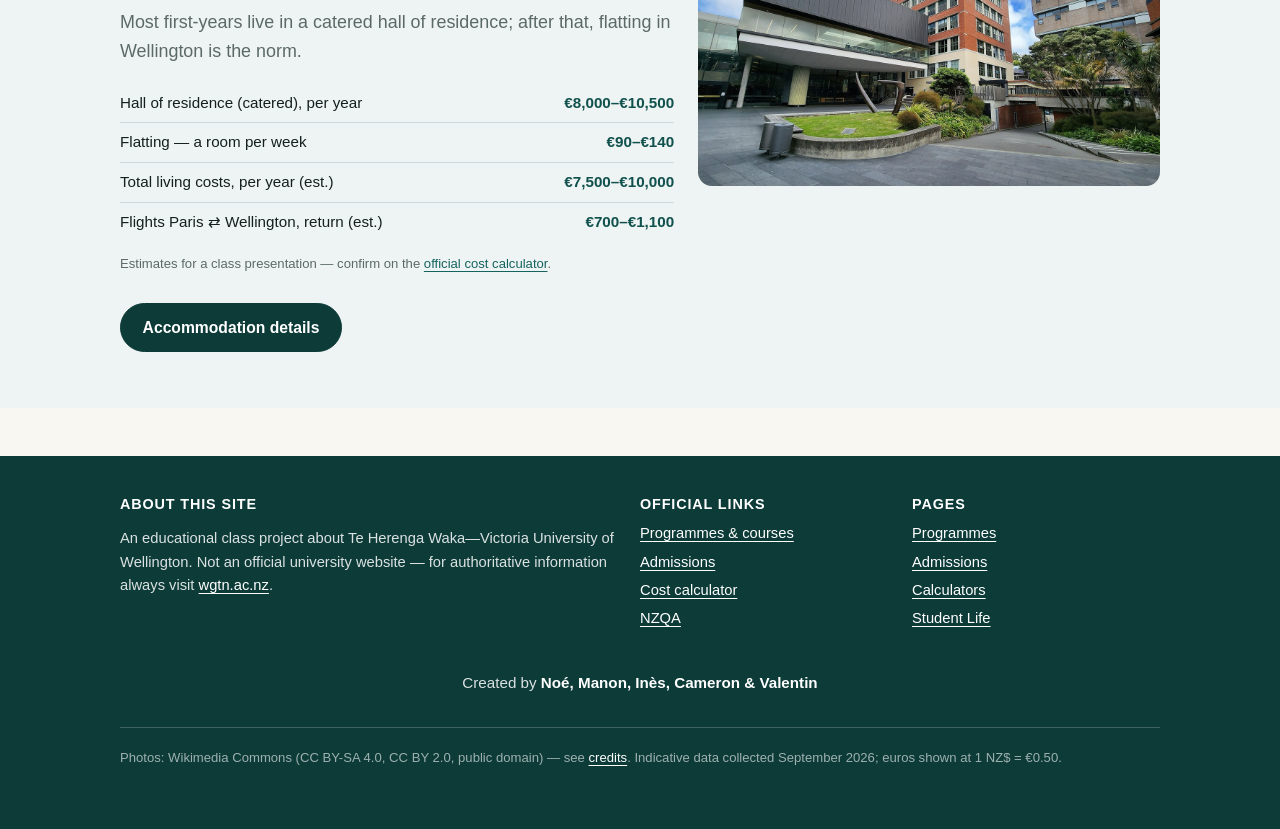
==== commit d4dfaead: "Nudge hero title down 6px for breathing room below header, assets v=7" ====
--- a/index.html
+++ b/index.html
@@ -7,7 +7,7 @@
   <title>Te Herenga Waka—Victoria University of Wellington | Class Project</title>
   <meta name="description" content="A class presentation site about Te Herenga Waka—Victoria University of Wellington: campuses, programmes, admissions for French students, fees, and living costs.">
   <link rel="icon" type="image/jpeg" href="img/logo.jpg">
-  <link rel="stylesheet" href="css/style.css?v=6">
+  <link rel="stylesheet" href="css/style.css?v=7">
 </head>
 <body>
   <a class="skip-link" href="#main">Skip to main content</a>
@@ -212,7 +212,7 @@
     </div>
   </footer>
 
-  <script src="js/currency.js?v=6"></script>
-  <script src="js/main.js?v=6"></script>
+  <script src="js/currency.js?v=7"></script>
+  <script src="js/main.js?v=7"></script>
 </body>
 </html>
--- a/css/style.css
+++ b/css/style.css
@@ -166,7 +166,7 @@
   z-index: 1;
   color: #fff;
 }
-.hero-content .container { padding-bottom: 2.2rem; }
+.hero-content .container { padding-bottom: 2.2rem; transform: translateY(6px); }
 .hero h1 { color: #fff; margin: 0 0 0.6rem; text-wrap: balance; }
 .hero p { color: rgba(255, 255, 255, 0.92); font-size: 1.12rem; max-width: 38rem; margin: 0 0 1.4rem; }
 
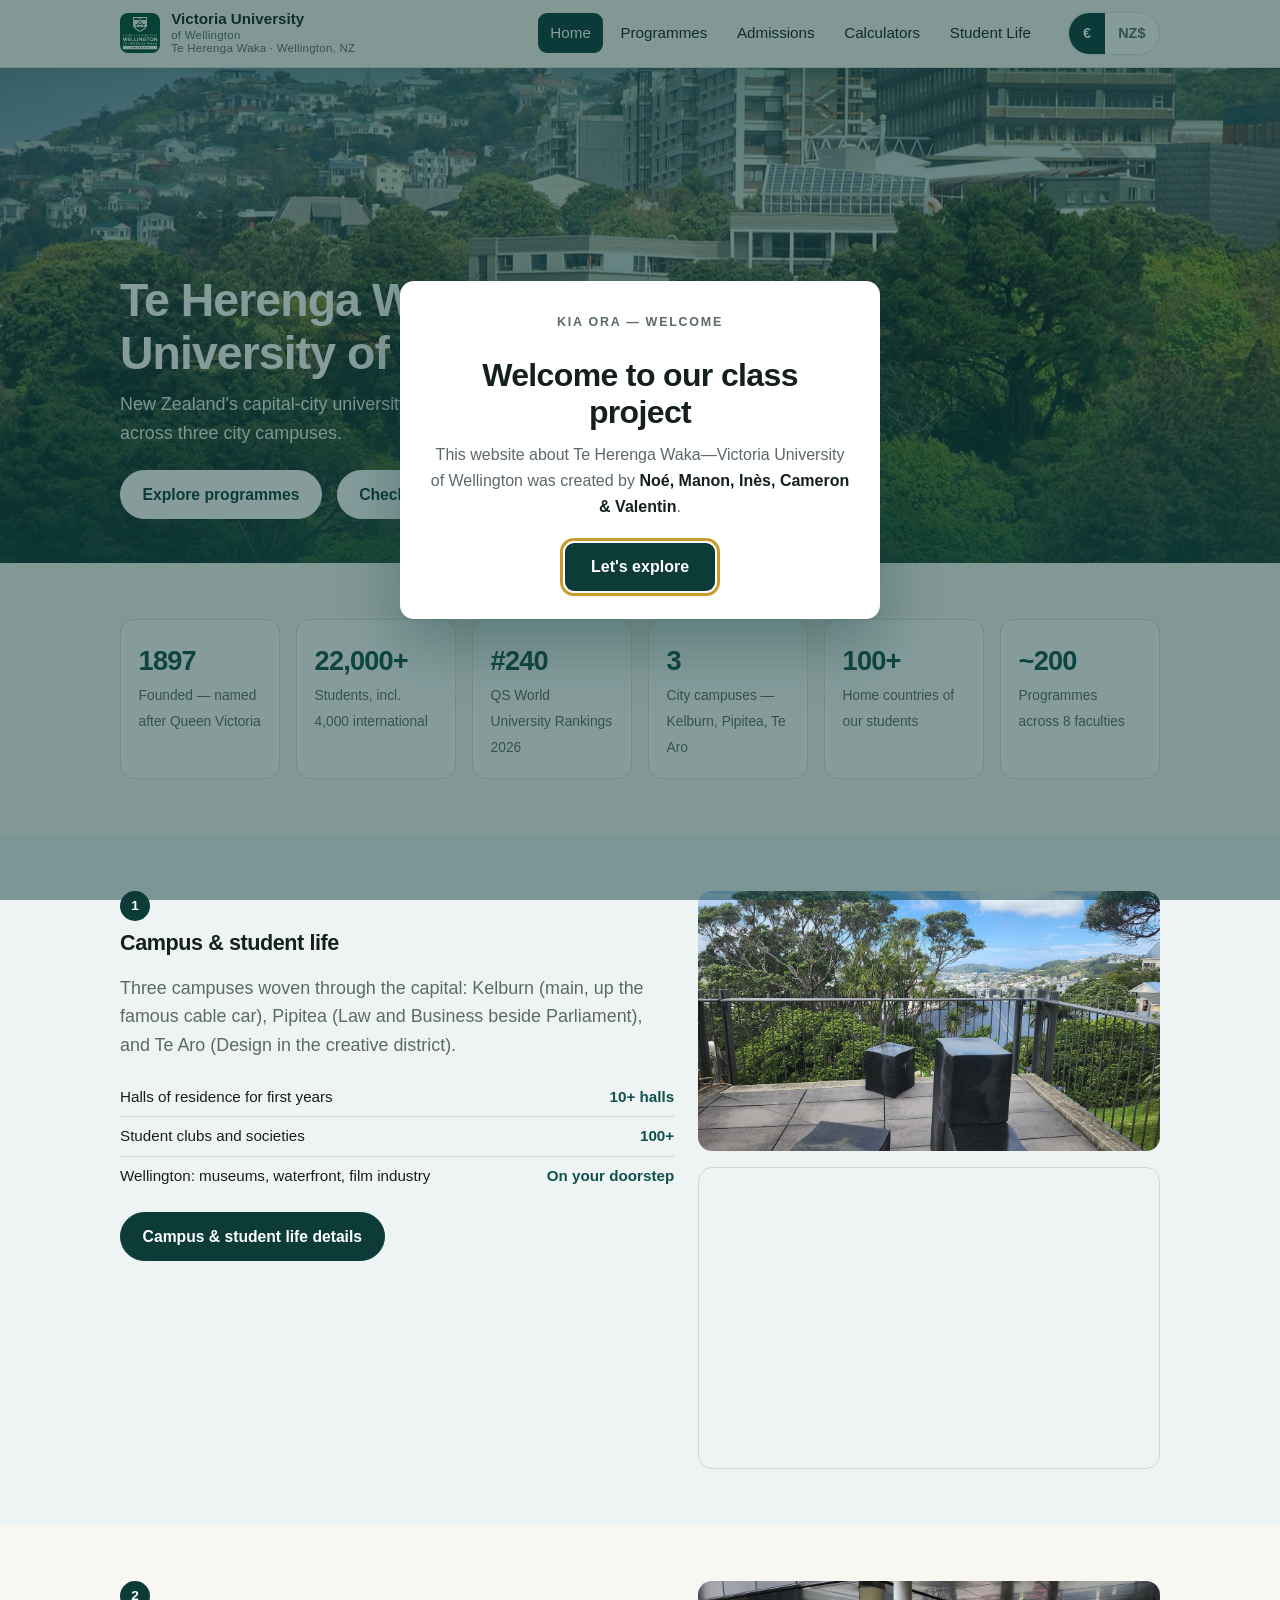
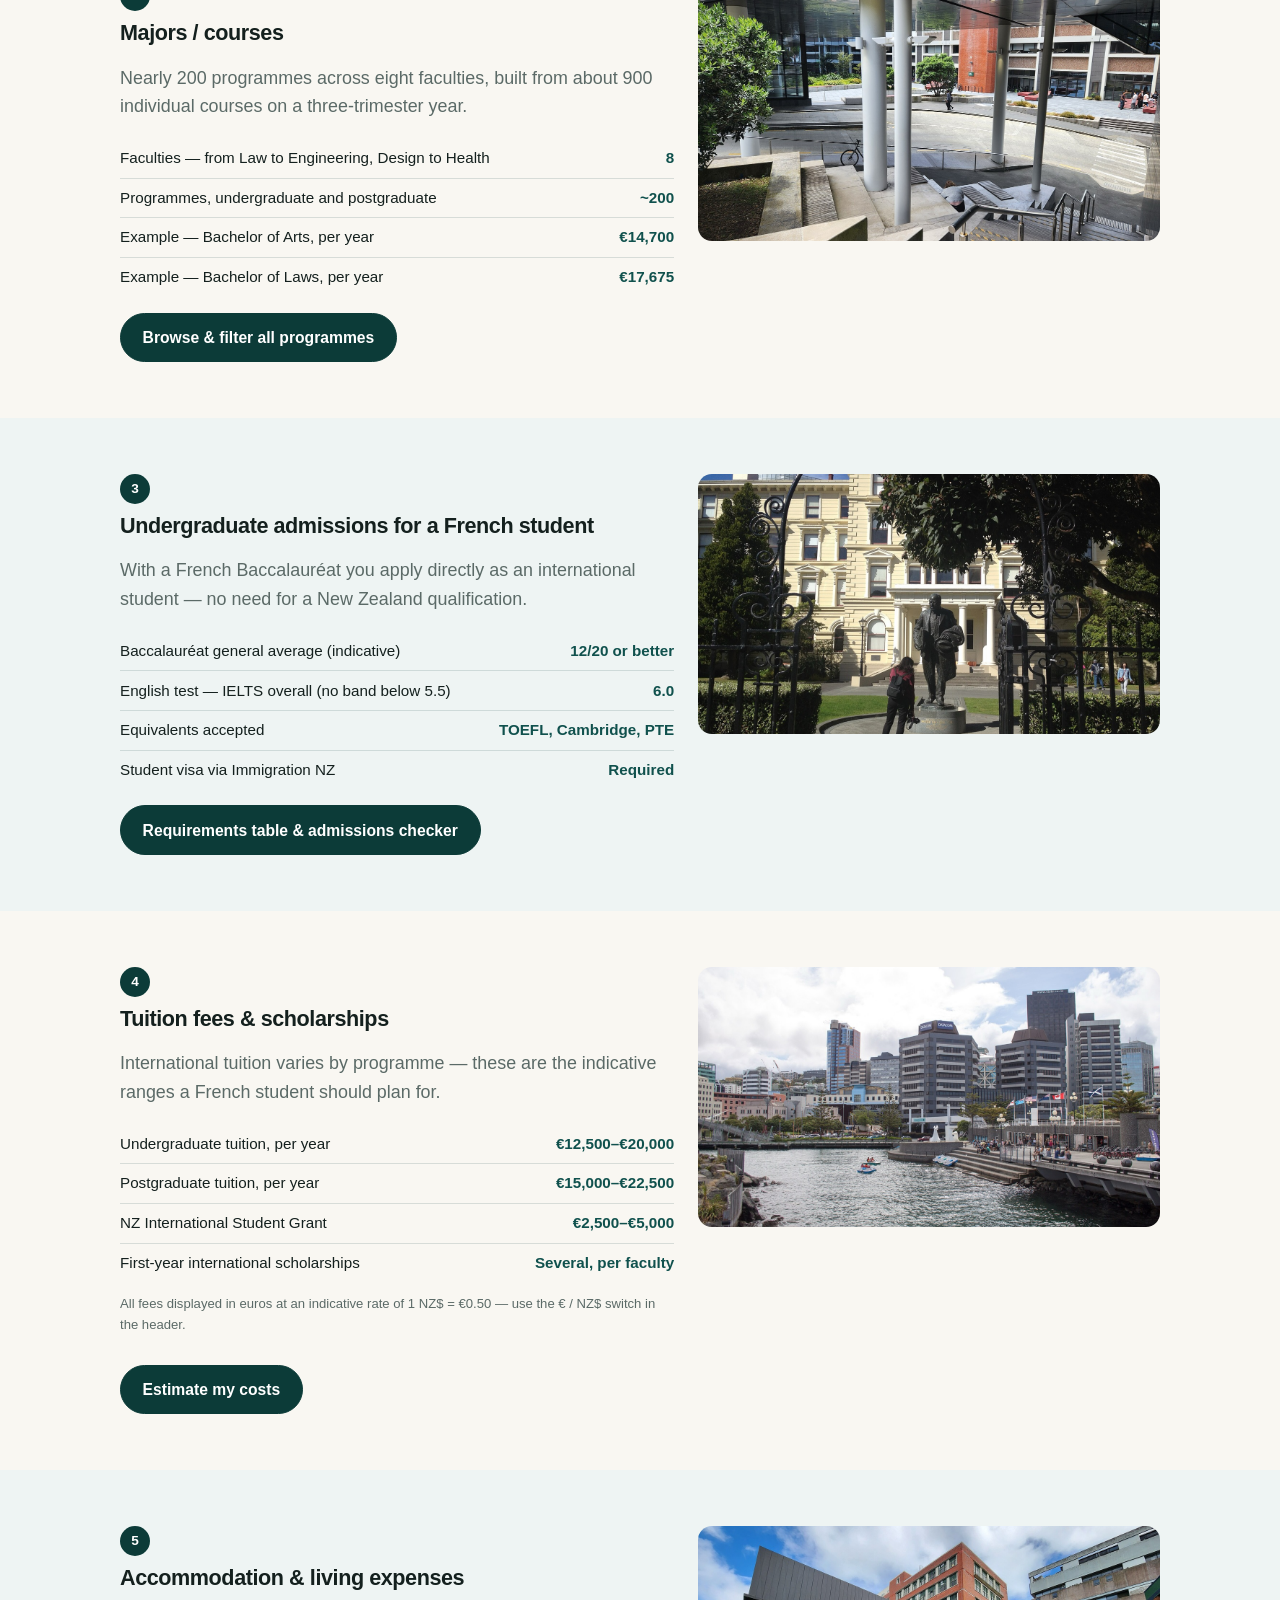
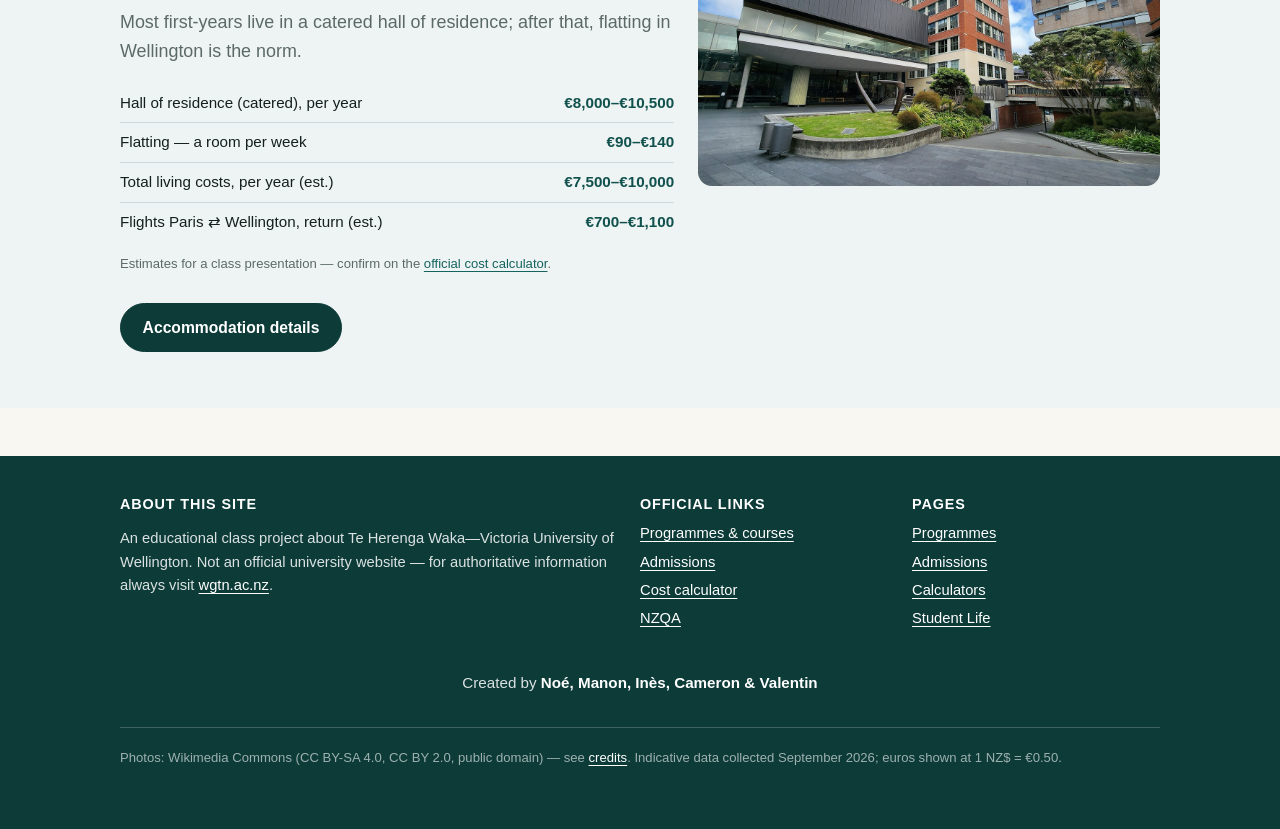
==== commit 37dc10f9: "Lower hero title further: translateY 14px, assets v=8" ====
--- a/index.html
+++ b/index.html
@@ -7,7 +7,7 @@
   <title>Te Herenga Waka—Victoria University of Wellington | Class Project</title>
   <meta name="description" content="A class presentation site about Te Herenga Waka—Victoria University of Wellington: campuses, programmes, admissions for French students, fees, and living costs.">
   <link rel="icon" type="image/jpeg" href="img/logo.jpg">
-  <link rel="stylesheet" href="css/style.css?v=7">
+  <link rel="stylesheet" href="css/style.css?v=8">
 </head>
 <body>
   <a class="skip-link" href="#main">Skip to main content</a>
@@ -212,7 +212,7 @@
     </div>
   </footer>
 
-  <script src="js/currency.js?v=7"></script>
-  <script src="js/main.js?v=7"></script>
+  <script src="js/currency.js?v=8"></script>
+  <script src="js/main.js?v=8"></script>
 </body>
 </html>
--- a/css/style.css
+++ b/css/style.css
@@ -166,7 +166,7 @@
   z-index: 1;
   color: #fff;
 }
-.hero-content .container { padding-bottom: 2.2rem; transform: translateY(6px); }
+.hero-content .container { padding-bottom: 2.2rem; transform: translateY(14px); }
 .hero h1 { color: #fff; margin: 0 0 0.6rem; text-wrap: balance; }
 .hero p { color: rgba(255, 255, 255, 0.92); font-size: 1.12rem; max-width: 38rem; margin: 0 0 1.4rem; }
 
